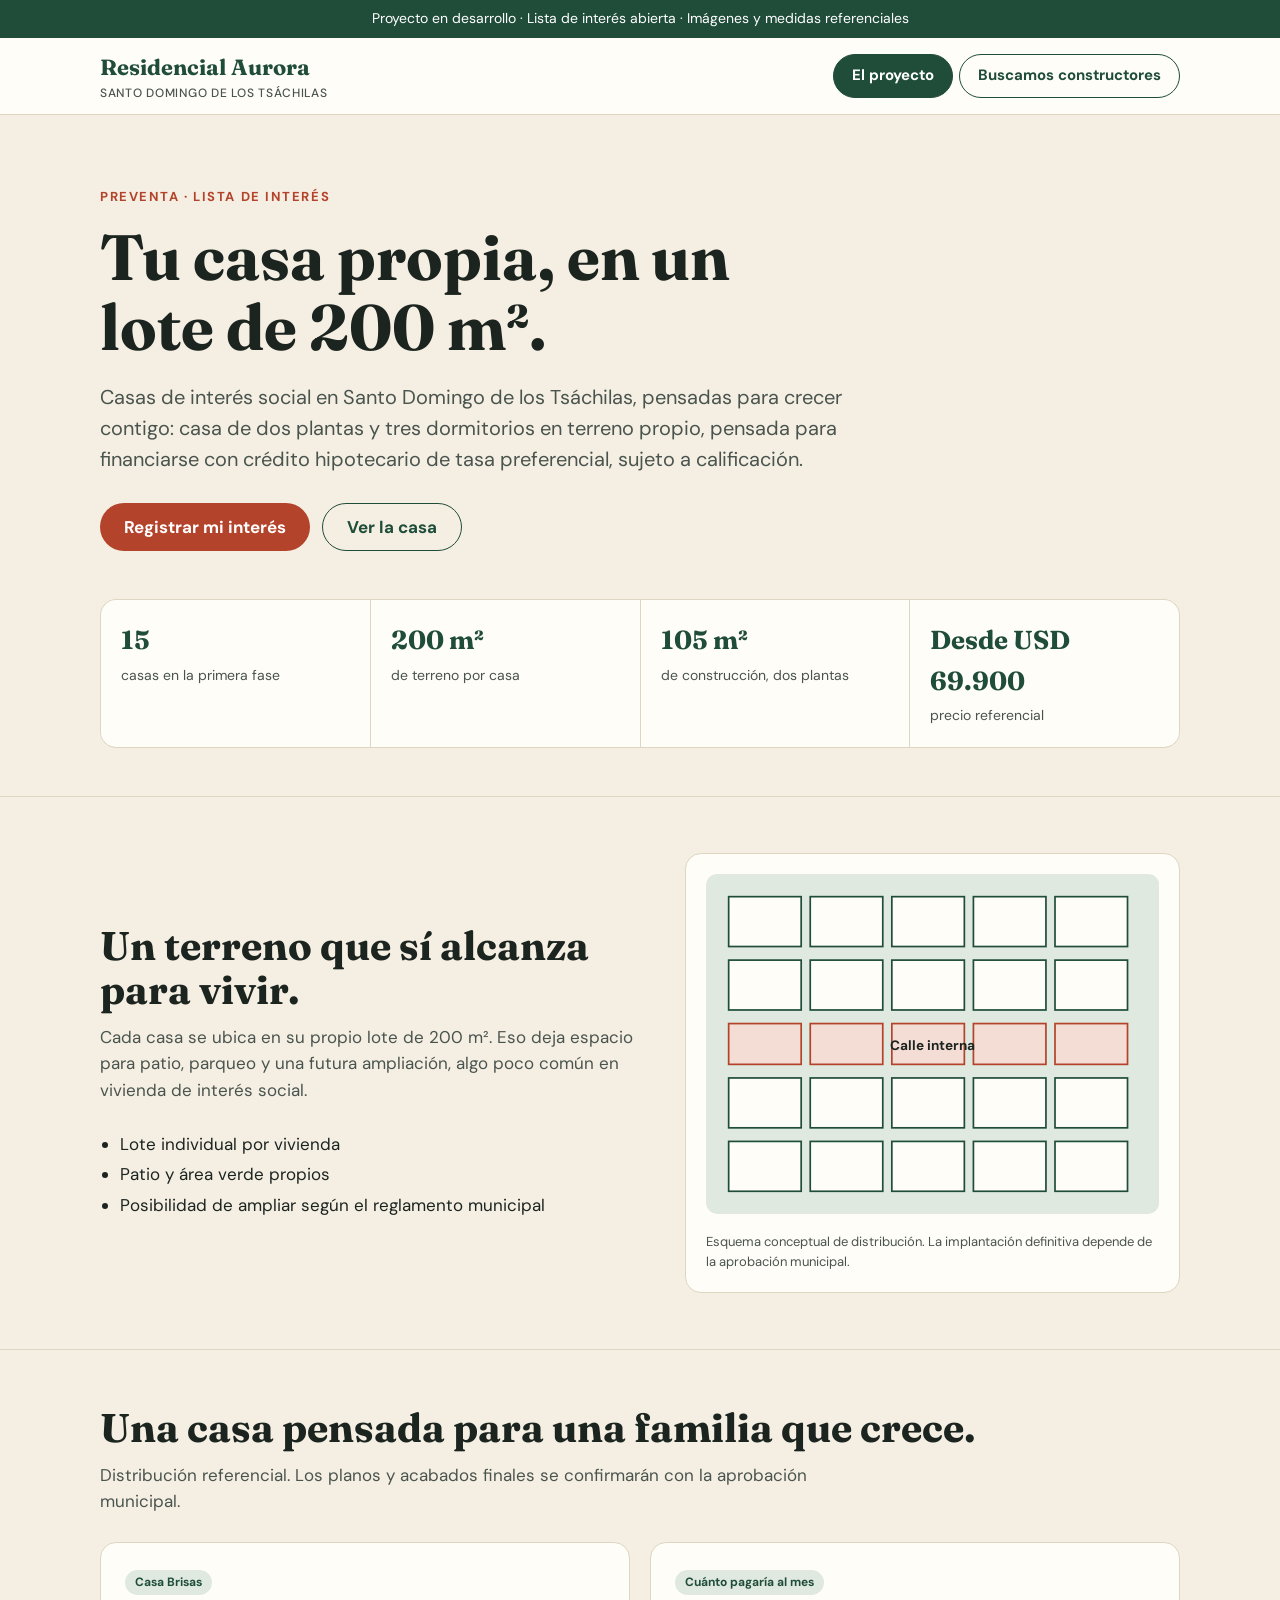
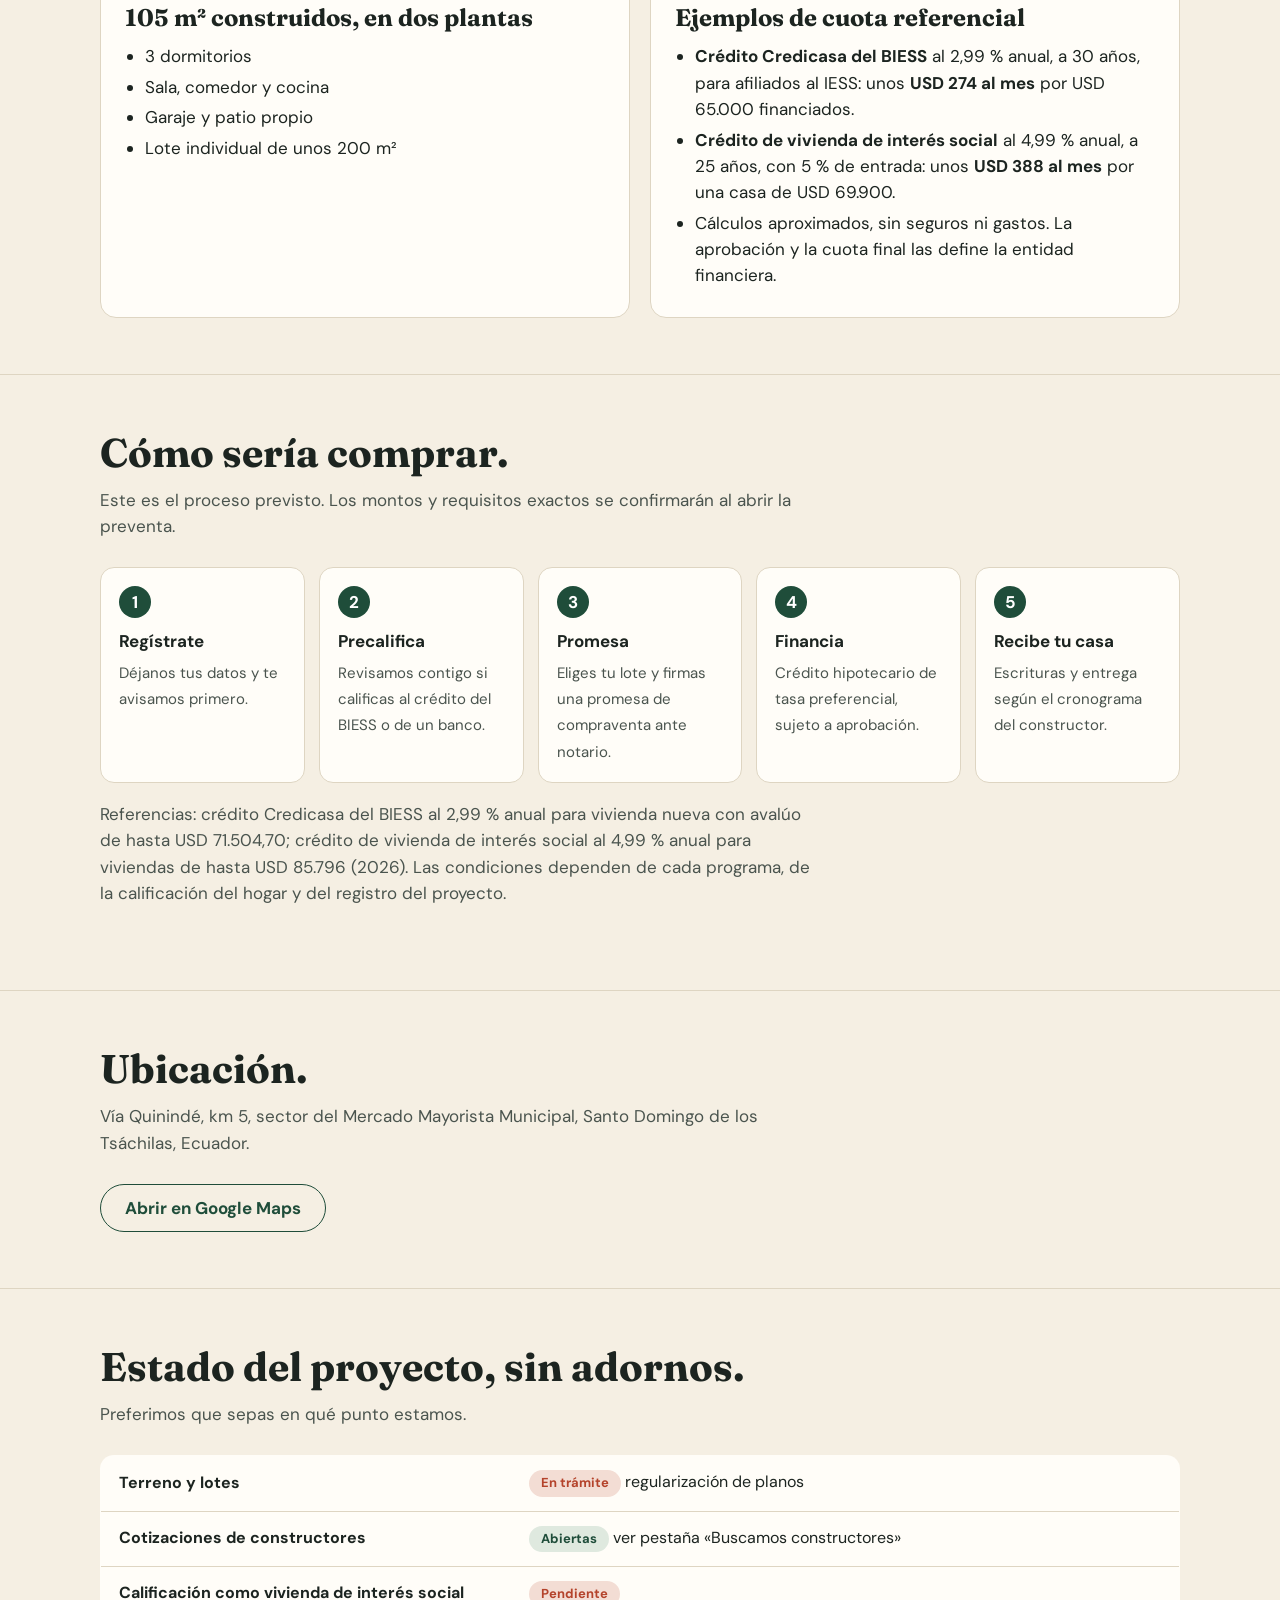
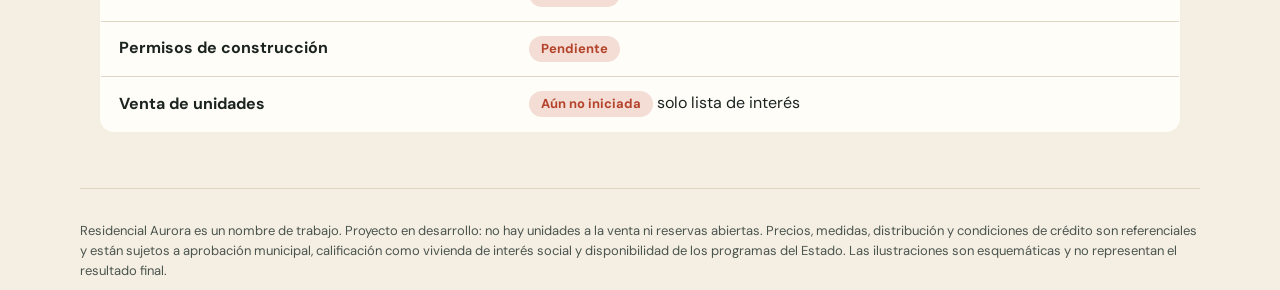
==== index.html @ 47be0e9a "Casa de 105 m² en dos plantas, 15 casas, desde USD 69.900 y créditos 2026 Co-Authored-By: Claude Opu" ====
<!doctype html>
<html lang="es">
<head>
<meta charset="utf-8">
<meta name="viewport" content="width=device-width, initial-scale=1">
<title>Residencial Aurora · Casas en Santo Domingo</title>
<meta name="description" content="Proyecto de casas de interés social sobre lotes de 200 m² en Santo Domingo de los Tsáchilas. Lista de interés abierta y búsqueda de constructores.">
<link rel="preconnect" href="https://fonts.googleapis.com">
<link rel="preconnect" href="https://fonts.gstatic.com" crossorigin>
<link href="https://fonts.googleapis.com/css2?family=Fraunces:opsz,wght@9..144,500;9..144,700&family=DM+Sans:wght@400;500;700&display=swap" rel="stylesheet">
<style>
:root{
  --ink:#1c2420; --ink2:#4a544e; --sand:#f5efe3; --paper:#fffdf8; --line:#ded5c2;
  --green:#1f4d3a; --green2:#2f6b52; --clay:#b4432b; --clayTint:#f3ddd4; --greenTint:#dfe9df;
}
@media (prefers-color-scheme: dark){
  :root{--ink:#f1ede3; --ink2:#c2c8c0; --sand:#141a17; --paper:#1b231f; --line:#33403a;
    --green:#8fcaa8; --green2:#a9d9bd; --clay:#f0a48f; --clayTint:#3a2620; --greenTint:#22322a;}
}
*{box-sizing:border-box}
html{scroll-behavior:smooth}
body{margin:0;background:var(--sand);color:var(--ink);font-family:'DM Sans',system-ui,sans-serif;line-height:1.55;font-size:17px}
h1,h2,h3{font-family:'Fraunces',Georgia,serif;font-weight:700;line-height:1.1;margin:0}
a{color:inherit}
.wrap{max-width:1120px;margin:0 auto;padding:0 20px}
.notice{background:var(--green);color:#fff;font-size:14px;text-align:center;padding:8px 16px}
@media (prefers-color-scheme: dark){.notice{color:#0f1a14}}
header.top{background:var(--paper);border-bottom:1px solid var(--line);position:sticky;top:0;z-index:5}
.bar{display:flex;align-items:center;justify-content:space-between;gap:16px;flex-wrap:wrap;padding:12px 20px;max-width:1120px;margin:0 auto}
.brand{font-family:'Fraunces',serif;font-weight:700;font-size:22px;color:var(--green);text-decoration:none}
.brand small{display:block;font-family:'DM Sans',sans-serif;font-size:12px;font-weight:500;color:var(--ink2);letter-spacing:.06em;text-transform:uppercase}
[role=tablist]{display:flex;gap:6px}
[role=tab]{font:inherit;font-weight:700;font-size:15px;min-height:44px;padding:0 18px;border-radius:999px;border:1.5px solid var(--green);background:transparent;color:var(--green);cursor:pointer}
[role=tab][aria-selected=true]{background:var(--green);color:#fff}
@media (prefers-color-scheme: dark){[role=tab][aria-selected=true]{color:#0f1a14}}
[role=tab]:focus-visible,.btn:focus-visible{outline:3px solid var(--clay);outline-offset:2px}
.btn{display:inline-flex;align-items:center;justify-content:center;min-height:48px;padding:0 24px;border-radius:999px;font-weight:700;text-decoration:none;background:var(--clay);color:#fff;border:0}
.btn.alt{background:transparent;color:var(--green);border:1.5px solid var(--green)}
@media (prefers-color-scheme: dark){.btn{color:#1a0f0b}}
.hero{padding:72px 0 48px}
.eyebrow{font-size:13px;font-weight:700;letter-spacing:.12em;text-transform:uppercase;color:var(--clay);margin-bottom:14px}
.hero h1{font-size:clamp(36px,6vw,64px);max-width:16ch}
.hero p.lead{font-size:20px;max-width:56ch;color:var(--ink2);margin:20px 0 28px}
.cta{display:flex;gap:12px;flex-wrap:wrap}
.facts{display:grid;grid-template-columns:repeat(4,minmax(0,1fr));gap:1px;background:var(--line);border:1px solid var(--line);border-radius:16px;overflow:hidden;margin-top:48px}
.facts div{background:var(--paper);padding:20px}
.facts b{display:block;font-family:'Fraunces',serif;font-size:26px;color:var(--green)}
.facts span{font-size:14px;color:var(--ink2)}
section.blk{padding:56px 0;border-top:1px solid var(--line)}
section.blk h2{font-size:clamp(28px,4vw,40px);margin-bottom:12px}
.sub{color:var(--ink2);max-width:60ch;margin:0 0 28px}
.two{display:grid;grid-template-columns:1.1fr 1fr;gap:40px;align-items:center}
.plan{background:var(--paper);border:1px solid var(--line);border-radius:16px;padding:20px}
.plan p{font-size:13px;color:var(--ink2);margin:10px 0 0}
.cards{display:grid;grid-template-columns:repeat(2,minmax(0,1fr));gap:20px}
.card{background:var(--paper);border:1px solid var(--line);border-radius:16px;padding:24px}
.card h3{font-size:24px;margin-bottom:6px}
.card ul,.list{margin:12px 0 0;padding-left:20px}
.card li,.list li{margin:4px 0}
.shot{display:block;width:100%;height:auto;border-radius:10px;margin-top:8px}
.cap{font-size:12px;color:var(--ink2);margin:6px 0 0}
.tag{display:inline-block;font-size:12px;font-weight:700;padding:3px 10px;border-radius:999px;background:var(--greenTint);color:var(--green);margin-bottom:10px}
.steps{display:grid;grid-template-columns:repeat(5,minmax(0,1fr));gap:14px;counter-reset:s;padding:0;list-style:none;margin:0}
.steps li{counter-increment:s;background:var(--paper);border:1px solid var(--line);border-radius:14px;padding:18px}
.steps li::before{content:counter(s);display:flex;align-items:center;justify-content:center;width:32px;height:32px;border-radius:50%;background:var(--green);color:#fff;font-weight:700;margin-bottom:10px}
@media (prefers-color-scheme: dark){.steps li::before{color:#0f1a14}}
.steps b{display:block;margin-bottom:4px}
.steps span{font-size:15px;color:var(--ink2)}
.status{width:100%;border-collapse:collapse;background:var(--paper);border:1px solid var(--line);border-radius:14px;overflow:hidden}
.status th,.status td{text-align:left;padding:14px 18px;border-bottom:1px solid var(--line);font-size:16px}
.status th{font-weight:700;width:38%}
.pill{display:inline-block;font-size:13px;font-weight:700;padding:3px 12px;border-radius:999px}
.pill.go{background:var(--greenTint);color:var(--green)}
.pill.wait{background:var(--clayTint);color:var(--clay)}
.build-hero{background:var(--green);color:#fff;padding:64px 0}
@media (prefers-color-scheme: dark){.build-hero{color:#0f1a14}}
.build-hero h1{font-size:clamp(34px,5.5vw,56px);max-width:18ch}
.build-hero p{font-size:19px;max-width:58ch;margin:18px 0 26px;opacity:.92}
.build-hero .btn{background:#fff;color:var(--green)}
@media (prefers-color-scheme: dark){.build-hero .btn{background:#0f1a14;color:var(--green)}}
.disc{font-size:13px;color:var(--ink2);padding:32px 0 48px;border-top:1px solid var(--line)}
footer .wrap{padding-bottom:8px}
[hidden]{display:none!important}
@media (max-width:820px){
  .facts{grid-template-columns:repeat(2,minmax(0,1fr))}
  .two,.cards{grid-template-columns:1fr}
  .steps{grid-template-columns:1fr}
  .hero{padding-top:44px}
}
</style>
</head>
<body>
<div class="notice">Proyecto en desarrollo · Lista de interés abierta · Imágenes y medidas referenciales</div>
<header class="top">
  <div class="bar">
    <a class="brand" href="#proyecto">Residencial Aurora<small>Santo Domingo de los Tsáchilas</small></a>
    <div role="tablist" aria-label="Secciones">
      <button role="tab" id="tab-proyecto" aria-selected="true" aria-controls="panel-proyecto">El proyecto</button>
      <button role="tab" id="tab-constructores" aria-selected="false" aria-controls="panel-constructores">Buscamos constructores</button>
    </div>
  </div>
</header>

<main>
<div role="tabpanel" id="panel-proyecto" aria-labelledby="tab-proyecto">
  <div class="wrap">
    <div class="hero">
      <div class="eyebrow">Preventa · lista de interés</div>
      <h1>Tu casa propia, en un lote de 200&nbsp;m².</h1>
      <p class="lead">Casas de interés social en Santo Domingo de los Tsáchilas, pensadas para crecer contigo: casa de dos plantas y tres dormitorios en terreno propio, pensada para financiarse con crédito hipotecario de tasa preferencial, sujeto a calificación.</p>
      <div class="cta">
        <a class="btn" href="mailto:info@neytorres.com?subject=Quiero%20informaci%C3%B3n%20-%20Residencial%20Aurora">Registrar mi interés</a>
        <a class="btn alt" href="#modelos">Ver la casa</a>
      </div>
      <div class="facts">
        <div><b>15</b><span>casas en la primera fase</span></div>
        <div><b>200 m²</b><span>de terreno por casa</span></div>
        <div><b>105 m²</b><span>de construcción, dos plantas</span></div>
        <div><b>Desde USD 69.900</b><span>precio referencial</span></div>
      </div>
    </div>
  </div>

  <section class="blk" id="terreno">
    <div class="wrap two">
      <div>
        <h2>Un terreno que sí alcanza para vivir.</h2>
        <p class="sub">Cada casa se ubica en su propio lote de 200&nbsp;m². Eso deja espacio para patio, parqueo y una futura ampliación, algo poco común en vivienda de interés social.</p>
        <ul class="list">
          <li>Lote individual por vivienda</li>
          <li>Patio y área verde propios</li>
          <li>Posibilidad de ampliar según el reglamento municipal</li>
        </ul>
      </div>
      <div class="plan">
        <svg viewBox="0 0 400 300" role="img" aria-label="Esquema conceptual de lotes a ambos lados de una calle interna">
          <rect x="0" y="0" width="400" height="300" rx="10" fill="#dfe9df"/>
          <g fill="#fffdf8" stroke="#1f4d3a" stroke-width="1.5">
            <rect x="20" y="20" width="64" height="44"/><rect x="92" y="20" width="64" height="44"/><rect x="164" y="20" width="64" height="44"/><rect x="236" y="20" width="64" height="44"/><rect x="308" y="20" width="64" height="44"/>
            <rect x="20" y="76" width="64" height="44"/><rect x="92" y="76" width="64" height="44"/><rect x="164" y="76" width="64" height="44"/><rect x="236" y="76" width="64" height="44"/><rect x="308" y="76" width="64" height="44"/>
            <rect x="20" y="180" width="64" height="44"/><rect x="92" y="180" width="64" height="44"/><rect x="164" y="180" width="64" height="44"/><rect x="236" y="180" width="64" height="44"/><rect x="308" y="180" width="64" height="44"/>
            <rect x="20" y="236" width="64" height="44"/><rect x="92" y="236" width="64" height="44"/><rect x="164" y="236" width="64" height="44"/><rect x="236" y="236" width="64" height="44"/><rect x="308" y="236" width="64" height="44"/>
          </g>
          <g fill="#f3ddd4" stroke="#b4432b" stroke-width="1.5">
            <rect x="20" y="132" width="64" height="36"/><rect x="92" y="132" width="64" height="36"/><rect x="164" y="132" width="64" height="36"/><rect x="236" y="132" width="64" height="36"/><rect x="308" y="132" width="64" height="36"/>
          </g>
          <text x="200" y="155" text-anchor="middle" font-family="DM Sans, sans-serif" font-size="12" font-weight="700" fill="#1c2420">Calle interna</text>
        </svg>
        <p>Esquema conceptual de distribución. La implantación definitiva depende de la aprobación municipal.</p>
      </div>
    </div>
  </section>

  <section class="blk" id="modelos">
    <div class="wrap">
      <h2>Una casa pensada para una familia que crece.</h2>
      <p class="sub">Distribución referencial. Los planos y acabados finales se confirmarán con la aprobación municipal.</p>
      <div class="cards">
        <article class="card">
          <span class="tag">Casa Brisas</span>
          <h3>105 m² construidos, en dos plantas</h3>
          <ul>
            <li>3 dormitorios</li>
            <li>Sala, comedor y cocina</li>
            <li>Garaje y patio propio</li>
            <li>Lote individual de unos 200&nbsp;m²</li>
          </ul>
        </article>
        <article class="card">
          <span class="tag">Cuánto pagaría al mes</span>
          <h3>Ejemplos de cuota referencial</h3>
          <ul>
            <li><b>Crédito Credicasa del BIESS</b> al 2,99&nbsp;% anual, a 30 años, para afiliados al IESS: unos <b>USD 274 al mes</b> por USD 65.000 financiados.</li>
            <li><b>Crédito de vivienda de interés social</b> al 4,99&nbsp;% anual, a 25 años, con 5&nbsp;% de entrada: unos <b>USD 388 al mes</b> por una casa de USD 69.900.</li>
            <li>Cálculos aproximados, sin seguros ni gastos. La aprobación y la cuota final las define la entidad financiera.</li>
          </ul>
        </article>
      </div>
    </div>
  </section>

  <section class="blk" id="comprar">
    <div class="wrap">
      <h2>Cómo sería comprar.</h2>
      <p class="sub">Este es el proceso previsto. Los montos y requisitos exactos se confirmarán al abrir la preventa.</p>
      <ol class="steps">
        <li><b>Regístrate</b><span>Déjanos tus datos y te avisamos primero.</span></li>
        <li><b>Precalifica</b><span>Revisamos contigo si calificas al crédito del BIESS o de un banco.</span></li>
        <li><b>Promesa</b><span>Eliges tu lote y firmas una promesa de compraventa ante notario.</span></li>
        <li><b>Financia</b><span>Crédito hipotecario de tasa preferencial, sujeto a aprobación.</span></li>
        <li><b>Recibe tu casa</b><span>Escrituras y entrega según el cronograma del constructor.</span></li>
      </ol>
      <p class="sub" style="margin-top:18px">Referencias: crédito Credicasa del BIESS al 2,99&nbsp;% anual para vivienda nueva con avalúo de hasta USD 71.504,70; crédito de vivienda de interés social al 4,99&nbsp;% anual para viviendas de hasta USD 85.796 (2026). Las condiciones dependen de cada programa, de la calificación del hogar y del registro del proyecto.</p>
    </div>
  </section>

  <section class="blk" id="ubicacion">
    <div class="wrap">
      <h2>Ubicación.</h2>
      <p class="sub">Vía Quinindé, km 5, sector del Mercado Mayorista Municipal, Santo Domingo de los Tsáchilas, Ecuador.</p>
      <a class="btn alt" href="https://www.google.com/maps/search/?api=1&query=-0.2100768,-79.1777728" rel="noopener">Abrir en Google Maps</a>
    </div>
  </section>

  <section class="blk" id="estado">
    <div class="wrap">
      <h2>Estado del proyecto, sin adornos.</h2>
      <p class="sub">Preferimos que sepas en qué punto estamos.</p>
      <table class="status">
        <tbody>
          <tr><th scope="row">Terreno y lotes</th><td><span class="pill wait">En trámite</span> regularización de planos</td></tr>
          <tr><th scope="row">Cotizaciones de constructores</th><td><span class="pill go">Abiertas</span> ver pestaña «Buscamos constructores»</td></tr>
          <tr><th scope="row">Calificación como vivienda de interés social</th><td><span class="pill wait">Pendiente</span></td></tr>
          <tr><th scope="row">Permisos de construcción</th><td><span class="pill wait">Pendiente</span></td></tr>
          <tr><th scope="row">Venta de unidades</th><td><span class="pill wait">Aún no iniciada</span> solo lista de interés</td></tr>
        </tbody>
      </table>
    </div>
  </section>
</div>

<div role="tabpanel" id="panel-constructores" aria-labelledby="tab-constructores" hidden>
  <div class="build-hero">
    <div class="wrap">
      <div class="eyebrow" style="color:inherit;opacity:.8">Convocatoria abierta</div>
      <h1>Buscamos constructores para cotizar el proyecto.</h1>
      <p>15 casas de dos plantas y unos 105&nbsp;m² en lotes de 200&nbsp;m², en Santo Domingo de los Tsáchilas. Queremos comparar costo por metro cuadrado y plazo entre varios constructores antes de decidir.</p>
      <a class="btn" href="mailto:info@neytorres.com?subject=Cotizaci%C3%B3n%20-%20Residencial%20Aurora&body=Empresa%3A%0ARegistro%20de%20promotor%20SIIDUVI%3A%0AContacto%3A">Enviar mi cotización</a>
    </div>
  </div>

  <section class="blk" style="border-top:0">
    <div class="wrap two" style="align-items:start">
      <div>
        <h2>Qué necesitamos en su cotización.</h2>
        <ul class="list">
          <li>Costo por m² construido y precio total por casa terminada, para una casa de dos plantas, 3 dormitorios y unos 105&nbsp;m²</li>
          <li>Plazo en meses hasta la primera entrega y ritmo de entrega del resto</li>
          <li>Esquema de pago propuesto (avance de obra u otro)</li>
          <li>Especificaciones y acabados incluidos</li>
          <li>Obras de vivienda de interés social entregadas, con referencias verificables</li>
          <li>Puede cotizar las 15 casas o solo una tanda de 3 o de 6</li>
        </ul>
      </div>
      <div>
        <h2>Requisitos para participar.</h2>
        <ul class="list">
          <li>Registro de promotor inmobiliario vigente o en trámite en SIIDUVI</li>
          <li>Certificados de no adeudar al SRI, IESS y SERCOP</li>
          <li>Disposición para ajustarse a los requisitos de calificación de vivienda de interés social</li>
          <li>Experiencia comprobable en construcción de vivienda en serie</li>
        </ul>
      </div>
    </div>
  </section>

  <section class="blk">
    <div class="wrap">
      <h2>Cómo sigue el proceso.</h2>
      <ol class="steps">
        <li><b>Nos escribe</b><span>Una cotización preliminar basta para empezar.</span></li>
        <li><b>Bases técnicas</b><span>Le compartimos los datos del lote y de los modelos.</span></li>
        <li><b>Comparativo</b><span>Ordenamos las propuestas por costo, plazo y solvencia.</span></li>
        <li><b>Entrevista</b><span>Conversamos con los finalistas.</span></li>
        <li><b>Decisión</b><span>Elegimos con criterios claros y los comunicamos a todos.</span></li>
      </ol>
      <p class="sub" style="margin-top:18px">Recibimos propuestas de forma continua. Enviar una cotización no genera obligación para ninguna de las partes.</p>
      <div class="cta"><a class="btn" href="mailto:info@neytorres.com?subject=Cotizaci%C3%B3n%20-%20Residencial%20Aurora">Escribirnos</a></div>
    </div>
  </section>
</div>
</main>

<footer>
  <div class="wrap disc">
    Residencial Aurora es un nombre de trabajo. Proyecto en desarrollo: no hay unidades a la venta ni reservas abiertas. Precios, medidas, distribución y condiciones de crédito son referenciales y están sujetos a aprobación municipal, calificación como vivienda de interés social y disponibilidad de los programas del Estado. Las ilustraciones son esquemáticas y no representan el resultado final.
  </div>
</footer>

<script>
(function(){
  var tabs=[].slice.call(document.querySelectorAll('[role=tab]'));
  function show(id){
    tabs.forEach(function(t){
      var on=t.id==='tab-'+id;
      t.setAttribute('aria-selected',on?'true':'false');
      document.getElementById(t.getAttribute('aria-controls')).hidden=!on;
    });
    window.scrollTo(0,0);
  }
  tabs.forEach(function(t){t.addEventListener('click',function(){
    var id=t.id.replace('tab-','');
    show(id);
    try{history.replaceState(null,'','#'+id)}catch(e){}
  });});
  if(location.hash==='#constructores'){show('constructores')}
})();
</script>
</body>
</html>
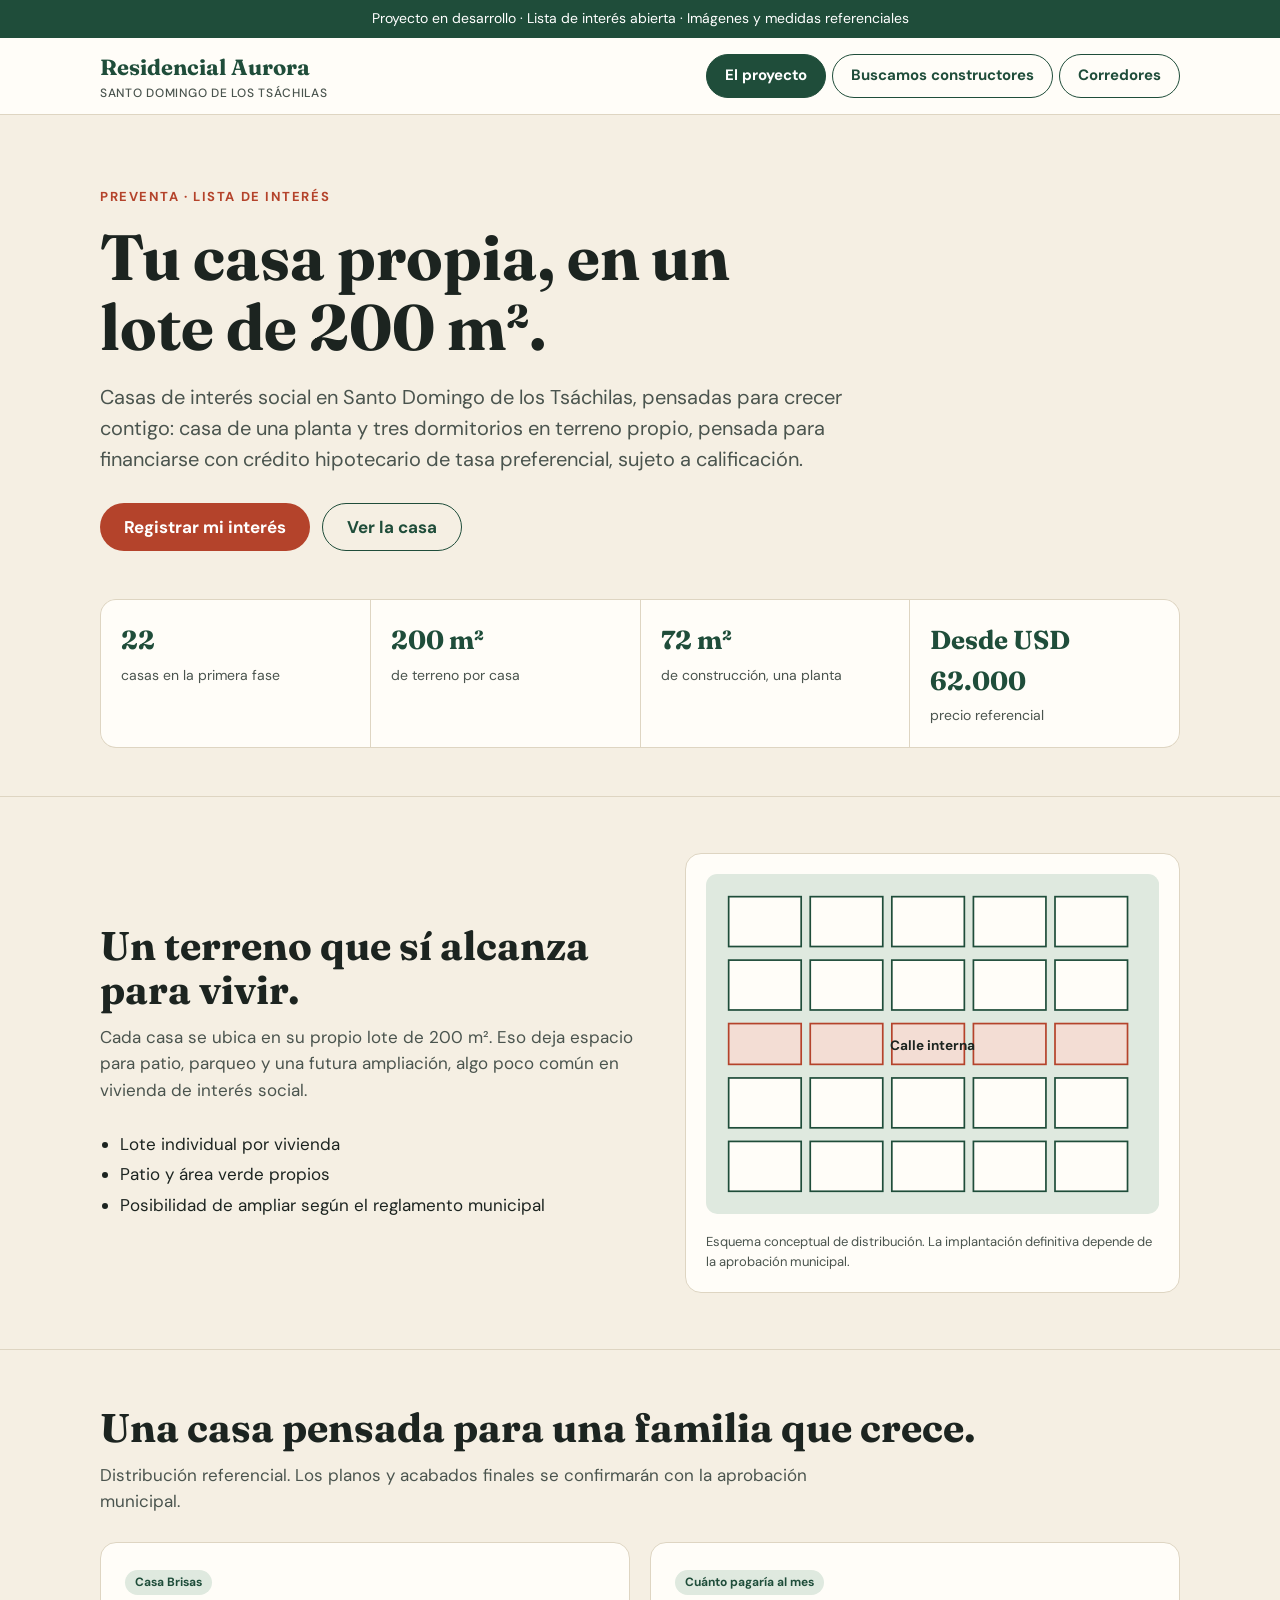
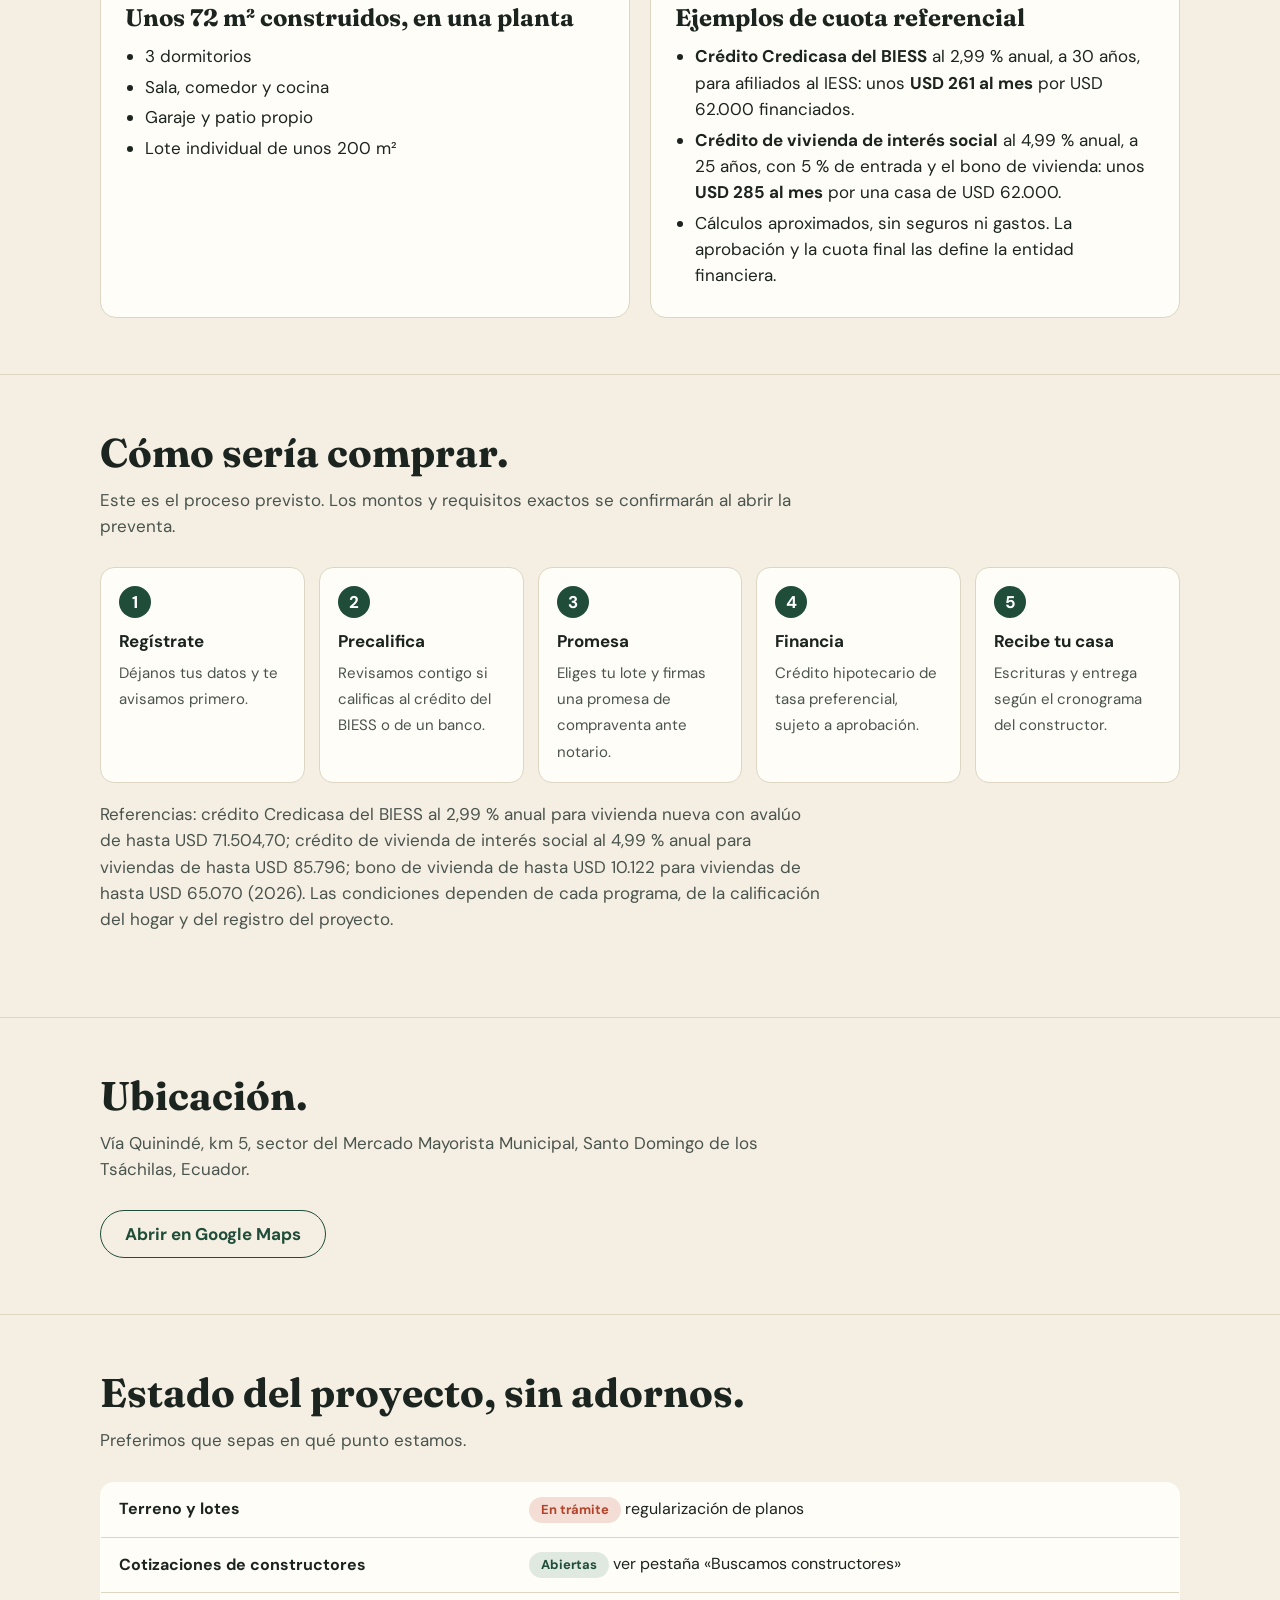
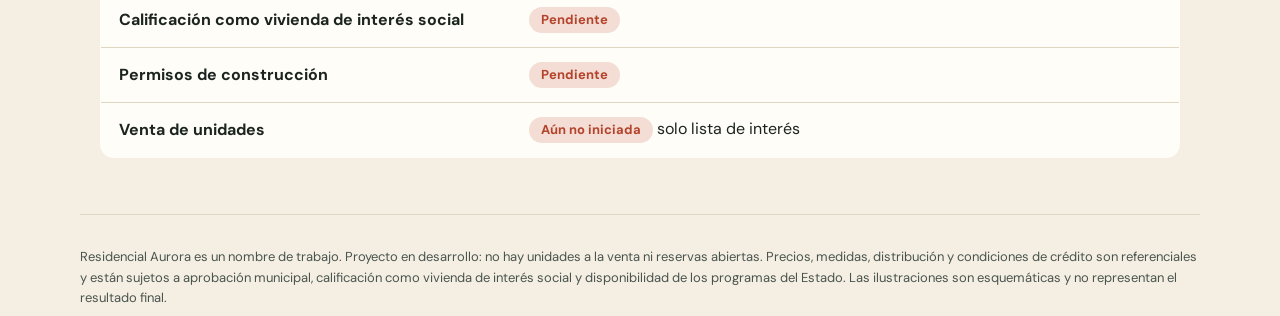
==== commit aa0619b3: "Casa de una planta (22 casas, desde USD 62.000) y pestaña de corredores Co-Authored-By: Claude Opus " ====
--- a/index.html
+++ b/index.html
@@ -97,6 +97,7 @@
     <div role="tablist" aria-label="Secciones">
       <button role="tab" id="tab-proyecto" aria-selected="true" aria-controls="panel-proyecto">El proyecto</button>
       <button role="tab" id="tab-constructores" aria-selected="false" aria-controls="panel-constructores">Buscamos constructores</button>
+      <button role="tab" id="tab-corredores" aria-selected="false" aria-controls="panel-corredores">Corredores</button>
     </div>
   </div>
 </header>
@@ -107,16 +108,16 @@
     <div class="hero">
       <div class="eyebrow">Preventa · lista de interés</div>
       <h1>Tu casa propia, en un lote de 200&nbsp;m².</h1>
-      <p class="lead">Casas de interés social en Santo Domingo de los Tsáchilas, pensadas para crecer contigo: casa de dos plantas y tres dormitorios en terreno propio, pensada para financiarse con crédito hipotecario de tasa preferencial, sujeto a calificación.</p>
+      <p class="lead">Casas de interés social en Santo Domingo de los Tsáchilas, pensadas para crecer contigo: casa de una planta y tres dormitorios en terreno propio, pensada para financiarse con crédito hipotecario de tasa preferencial, sujeto a calificación.</p>
       <div class="cta">
         <a class="btn" href="mailto:info@neytorres.com?subject=Quiero%20informaci%C3%B3n%20-%20Residencial%20Aurora">Registrar mi interés</a>
         <a class="btn alt" href="#modelos">Ver la casa</a>
       </div>
       <div class="facts">
-        <div><b>15</b><span>casas en la primera fase</span></div>
+        <div><b>22</b><span>casas en la primera fase</span></div>
         <div><b>200 m²</b><span>de terreno por casa</span></div>
-        <div><b>105 m²</b><span>de construcción, dos plantas</span></div>
-        <div><b>Desde USD 69.900</b><span>precio referencial</span></div>
+        <div><b>72 m²</b><span>de construcción, una planta</span></div>
+        <div><b>Desde USD 62.000</b><span>precio referencial</span></div>
       </div>
     </div>
   </div>
@@ -158,7 +159,7 @@
       <div class="cards">
         <article class="card">
           <span class="tag">Casa Brisas</span>
-          <h3>105 m² construidos, en dos plantas</h3>
+          <h3>Unos 72 m² construidos, en una planta</h3>
           <ul>
             <li>3 dormitorios</li>
             <li>Sala, comedor y cocina</li>
@@ -170,8 +171,8 @@
           <span class="tag">Cuánto pagaría al mes</span>
           <h3>Ejemplos de cuota referencial</h3>
           <ul>
-            <li><b>Crédito Credicasa del BIESS</b> al 2,99&nbsp;% anual, a 30 años, para afiliados al IESS: unos <b>USD 274 al mes</b> por USD 65.000 financiados.</li>
-            <li><b>Crédito de vivienda de interés social</b> al 4,99&nbsp;% anual, a 25 años, con 5&nbsp;% de entrada: unos <b>USD 388 al mes</b> por una casa de USD 69.900.</li>
+            <li><b>Crédito Credicasa del BIESS</b> al 2,99&nbsp;% anual, a 30 años, para afiliados al IESS: unos <b>USD 261 al mes</b> por USD 62.000 financiados.</li>
+            <li><b>Crédito de vivienda de interés social</b> al 4,99&nbsp;% anual, a 25 años, con 5&nbsp;% de entrada y el bono de vivienda: unos <b>USD 285 al mes</b> por una casa de USD 62.000.</li>
             <li>Cálculos aproximados, sin seguros ni gastos. La aprobación y la cuota final las define la entidad financiera.</li>
           </ul>
         </article>
@@ -190,7 +191,7 @@
         <li><b>Financia</b><span>Crédito hipotecario de tasa preferencial, sujeto a aprobación.</span></li>
         <li><b>Recibe tu casa</b><span>Escrituras y entrega según el cronograma del constructor.</span></li>
       </ol>
-      <p class="sub" style="margin-top:18px">Referencias: crédito Credicasa del BIESS al 2,99&nbsp;% anual para vivienda nueva con avalúo de hasta USD 71.504,70; crédito de vivienda de interés social al 4,99&nbsp;% anual para viviendas de hasta USD 85.796 (2026). Las condiciones dependen de cada programa, de la calificación del hogar y del registro del proyecto.</p>
+      <p class="sub" style="margin-top:18px">Referencias: crédito Credicasa del BIESS al 2,99&nbsp;% anual para vivienda nueva con avalúo de hasta USD 71.504,70; crédito de vivienda de interés social al 4,99&nbsp;% anual para viviendas de hasta USD 85.796; bono de vivienda de hasta USD 10.122 para viviendas de hasta USD 65.070 (2026). Las condiciones dependen de cada programa, de la calificación del hogar y del registro del proyecto.</p>
     </div>
   </section>
 
@@ -224,7 +225,7 @@
     <div class="wrap">
       <div class="eyebrow" style="color:inherit;opacity:.8">Convocatoria abierta</div>
       <h1>Buscamos constructores para cotizar el proyecto.</h1>
-      <p>15 casas de dos plantas y unos 105&nbsp;m² en lotes de 200&nbsp;m², en Santo Domingo de los Tsáchilas. Queremos comparar costo por metro cuadrado y plazo entre varios constructores antes de decidir.</p>
+      <p>22 casas de una planta y unos 72&nbsp;m² en lotes de 200&nbsp;m², en Santo Domingo de los Tsáchilas. Queremos comparar costo por metro cuadrado y plazo entre varios constructores antes de decidir.</p>
       <a class="btn" href="mailto:info@neytorres.com?subject=Cotizaci%C3%B3n%20-%20Residencial%20Aurora&body=Empresa%3A%0ARegistro%20de%20promotor%20SIIDUVI%3A%0AContacto%3A">Enviar mi cotización</a>
     </div>
   </div>
@@ -234,12 +235,12 @@
       <div>
         <h2>Qué necesitamos en su cotización.</h2>
         <ul class="list">
-          <li>Costo por m² construido y precio total por casa terminada, para una casa de dos plantas, 3 dormitorios y unos 105&nbsp;m²</li>
+          <li>Costo por m² construido y precio total por casa terminada, para una casa de una planta, 3 dormitorios y unos 72&nbsp;m²</li>
           <li>Plazo en meses hasta la primera entrega y ritmo de entrega del resto</li>
           <li>Esquema de pago propuesto (avance de obra u otro)</li>
           <li>Especificaciones y acabados incluidos</li>
           <li>Obras de vivienda de interés social entregadas, con referencias verificables</li>
-          <li>Puede cotizar las 15 casas o solo una tanda de 3 o de 6</li>
+          <li>Puede cotizar las 22 casas o solo un grupo de 4 o de 6</li>
         </ul>
       </div>
       <div>
@@ -266,6 +267,39 @@
       </ol>
       <p class="sub" style="margin-top:18px">Recibimos propuestas de forma continua. Enviar una cotización no genera obligación para ninguna de las partes.</p>
       <div class="cta"><a class="btn" href="mailto:info@neytorres.com?subject=Cotizaci%C3%B3n%20-%20Residencial%20Aurora">Escribirnos</a></div>
+    </div>
+  </section>
+</div>
+<div role="tabpanel" id="panel-corredores" aria-labelledby="tab-corredores" hidden>
+  <div class="build-hero">
+    <div class="wrap">
+      <div class="eyebrow" style="color:inherit;opacity:.8">Red de corredores</div>
+      <h1>¿Vende vivienda en Santo Domingo? Sumemos fuerzas.</h1>
+      <p>22 casas de una planta desde USD 62.000, pensadas para el crédito del BIESS al 2,99&nbsp;% y el bono de vivienda. Buscamos corredores con licencia y referidores de la zona.</p>
+      <a class="btn" href="mailto:info@neytorres.com?subject=Corredor%20-%20Residencial%20Aurora&body=Nombre%3A%0ALicencia%20de%20corredor%3A%0AZona%3A%0AWhatsApp%3A">Quiero vender este proyecto</a>
+    </div>
+  </div>
+  <section class="blk" style="border-top:0">
+    <div class="wrap two" style="align-items:start">
+      <div>
+        <h2>Cómo trabajamos.</h2>
+        <ul class="list">
+          <li>Sin exclusividad: varios corredores pueden ofrecer el proyecto</li>
+          <li>Comisión al escriturar, contra factura, por cada comprador que usted registró primero</li>
+          <li>Registro de clientes por escrito antes de la primera visita</li>
+          <li>Fichas, precios y requisitos de crédito oficiales para todos</li>
+          <li>Los compradores pagan directamente a la propietaria; el corredor no recibe dinero</li>
+          <li>Diferencias, primero a mediación</li>
+        </ul>
+      </div>
+      <div>
+        <h2>A quién buscamos.</h2>
+        <ul class="list">
+          <li>Corredores con licencia vigente de la asociación de su provincia</li>
+          <li>Asesores de crédito que conozcan el BIESS y los bancos con tasa de interés social</li>
+          <li>Personas de la zona que quieran recomendar compradores, con un pago fijo por venta cerrada</li>
+        </ul>
+      </div>
     </div>
   </section>
 </div>
@@ -294,6 +328,7 @@
     try{history.replaceState(null,'','#'+id)}catch(e){}
   });});
   if(location.hash==='#constructores'){show('constructores')}
+  if(location.hash==='#corredores'){show('corredores')}
 })();
 </script>
 </body>
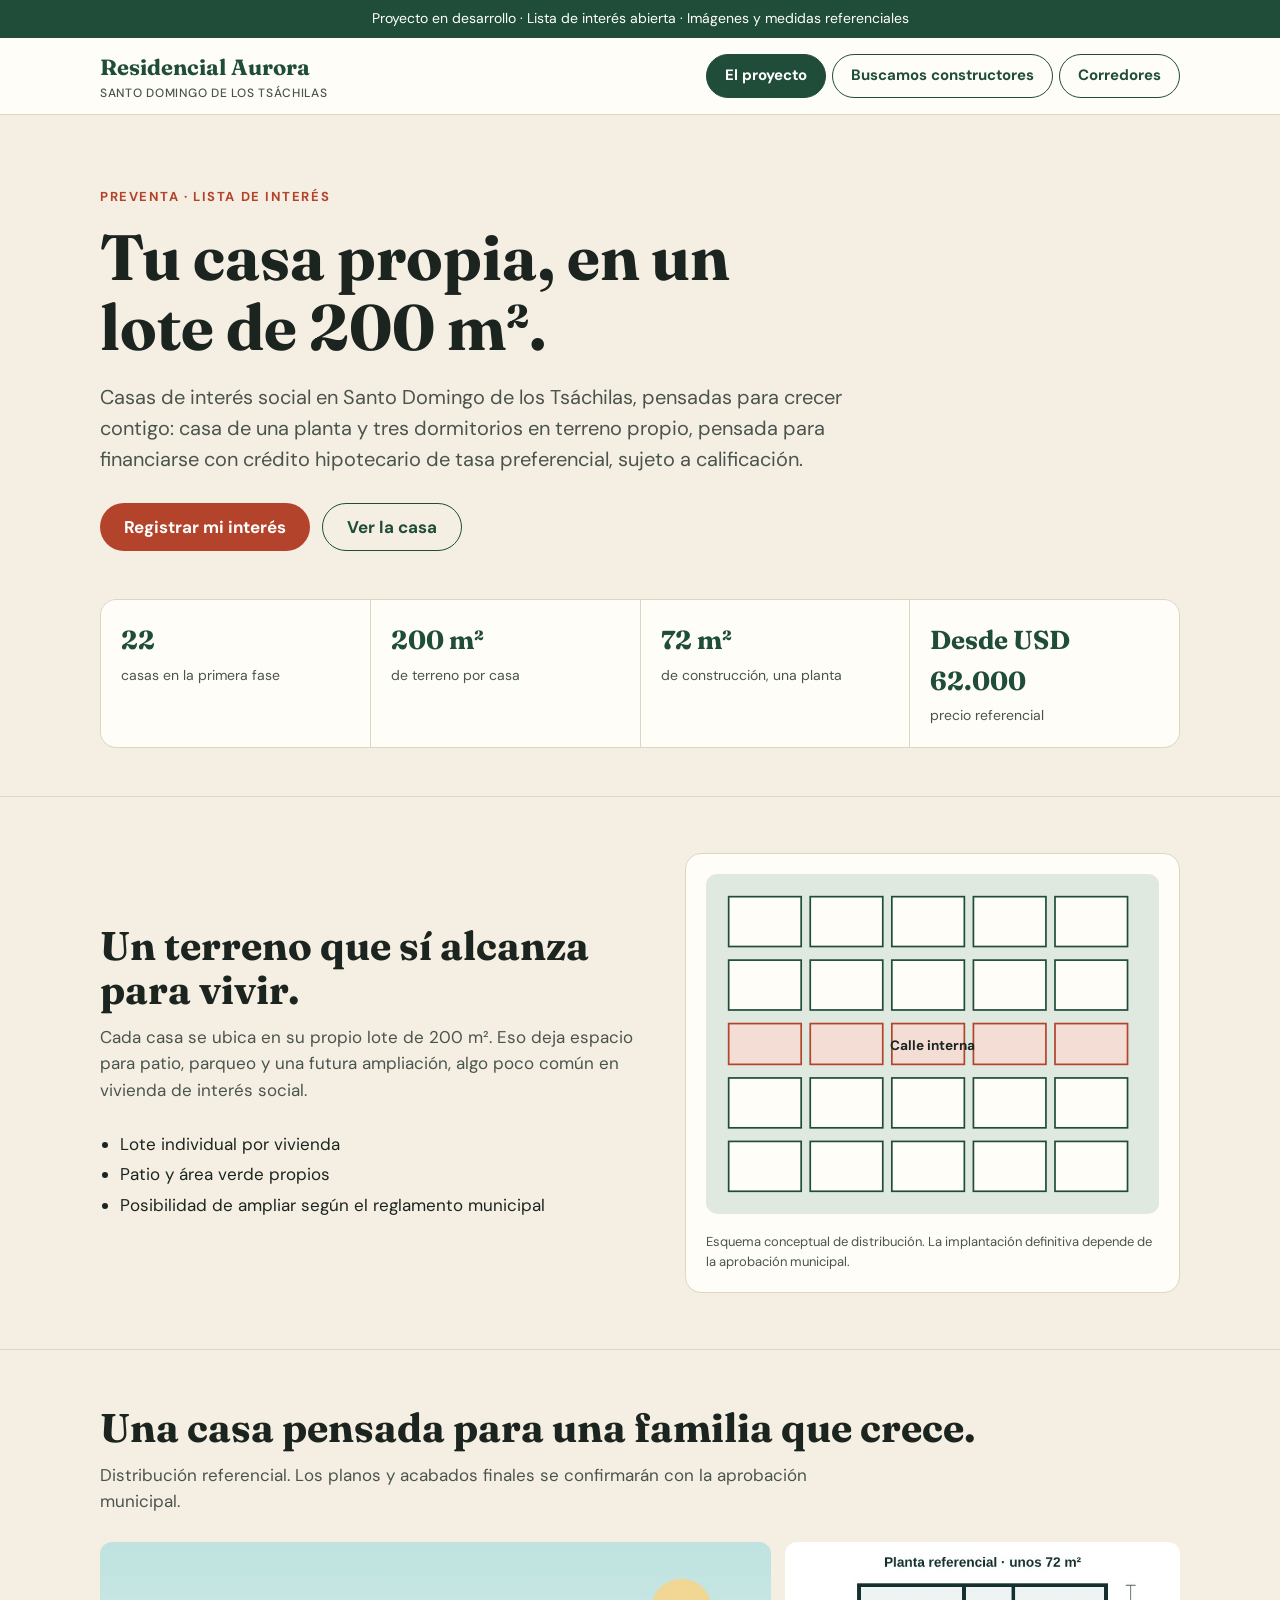
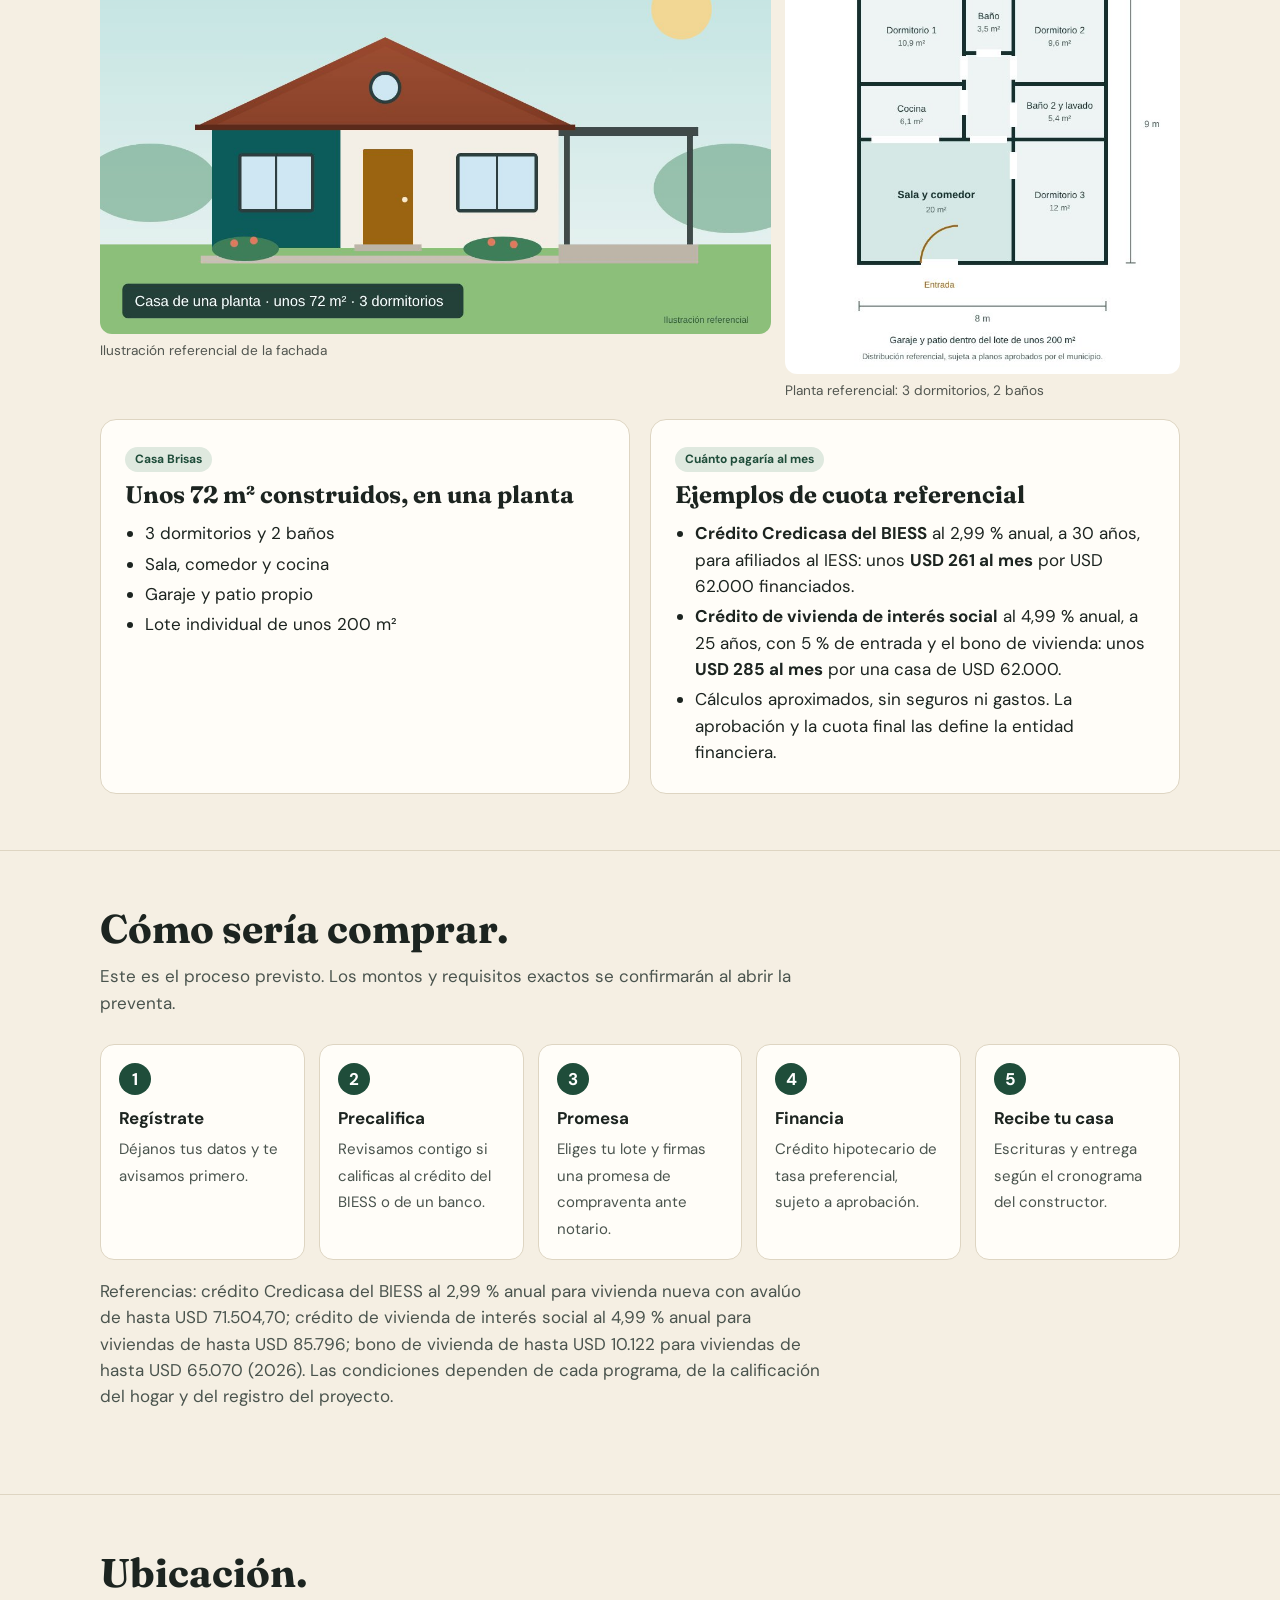
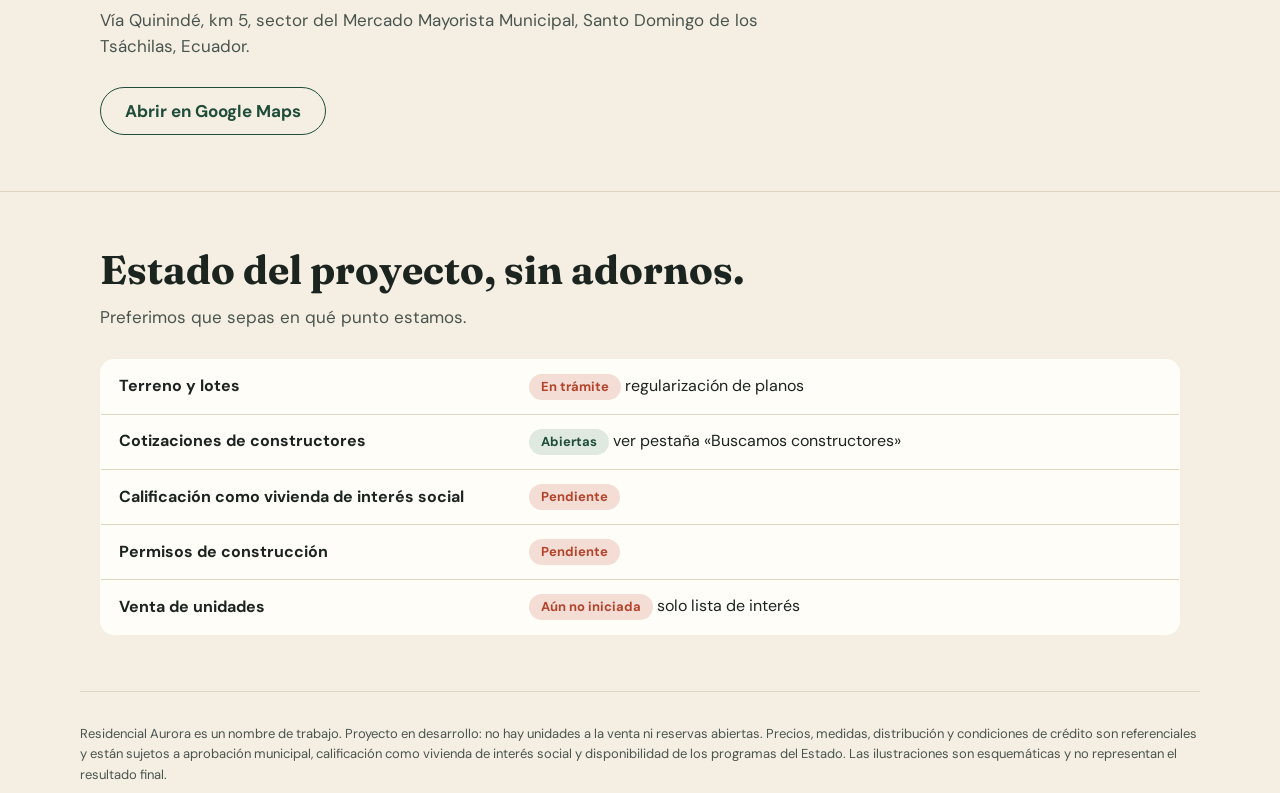
==== commit 44f36d68: "Ilustración y planta referencial de la casa de una planta Co-Authored-By: Claude Opus 5.5 <noreply@a" ====
--- a/index.html
+++ b/index.html
@@ -87,6 +87,7 @@
   .steps{grid-template-columns:1fr}
   .hero{padding-top:44px}
 }
+.fotos-casa{display:grid;grid-template-columns:1.7fr 1fr;gap:14px;margin:18px 0}.fotos-casa figure{margin:0}.fotos-casa img{width:100%;height:auto;border-radius:12px;display:block;background:#fff}.fotos-casa figcaption{font-size:.85rem;opacity:.75;margin-top:6px}@media(max-width:700px){.fotos-casa{grid-template-columns:1fr}}
 </style>
 </head>
 <body>
@@ -156,12 +157,16 @@
     <div class="wrap">
       <h2>Una casa pensada para una familia que crece.</h2>
       <p class="sub">Distribución referencial. Los planos y acabados finales se confirmarán con la aprobación municipal.</p>
+      <div class="fotos-casa">
+        <figure><img src="img/casa-un-piso.jpg" alt="Ilustración de la casa de una planta, con techo a dos aguas, garaje cubierto y jardín" width="1200" height="700" loading="lazy"><figcaption>Ilustración referencial de la fachada</figcaption></figure>
+        <figure><img src="img/planta-un-piso.jpg" alt="Planta referencial de unos 72 m²: sala y comedor, cocina, tres dormitorios, dos baños y lavado" width="640" height="700" loading="lazy"><figcaption>Planta referencial: 3 dormitorios, 2 baños</figcaption></figure>
+      </div>
       <div class="cards">
         <article class="card">
           <span class="tag">Casa Brisas</span>
           <h3>Unos 72 m² construidos, en una planta</h3>
           <ul>
-            <li>3 dormitorios</li>
+            <li>3 dormitorios y 2 baños</li>
             <li>Sala, comedor y cocina</li>
             <li>Garaje y patio propio</li>
             <li>Lote individual de unos 200&nbsp;m²</li>
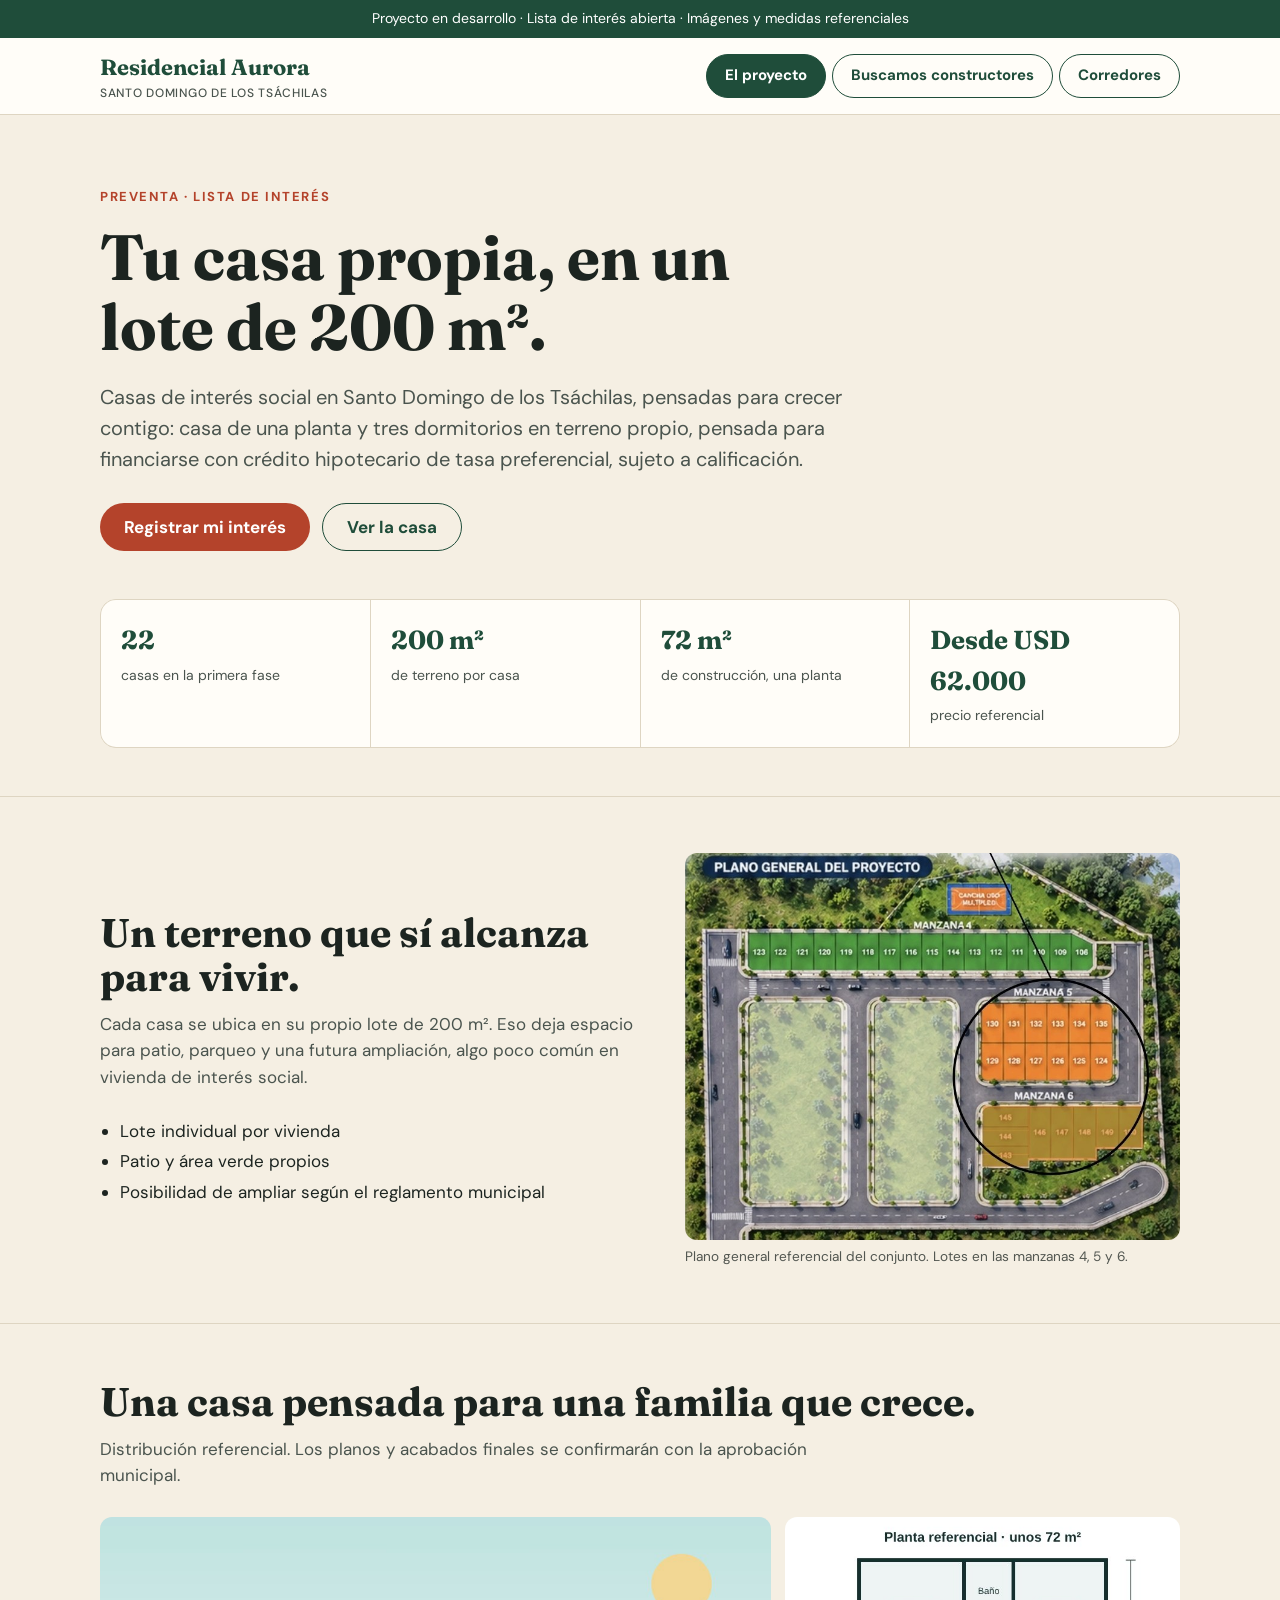
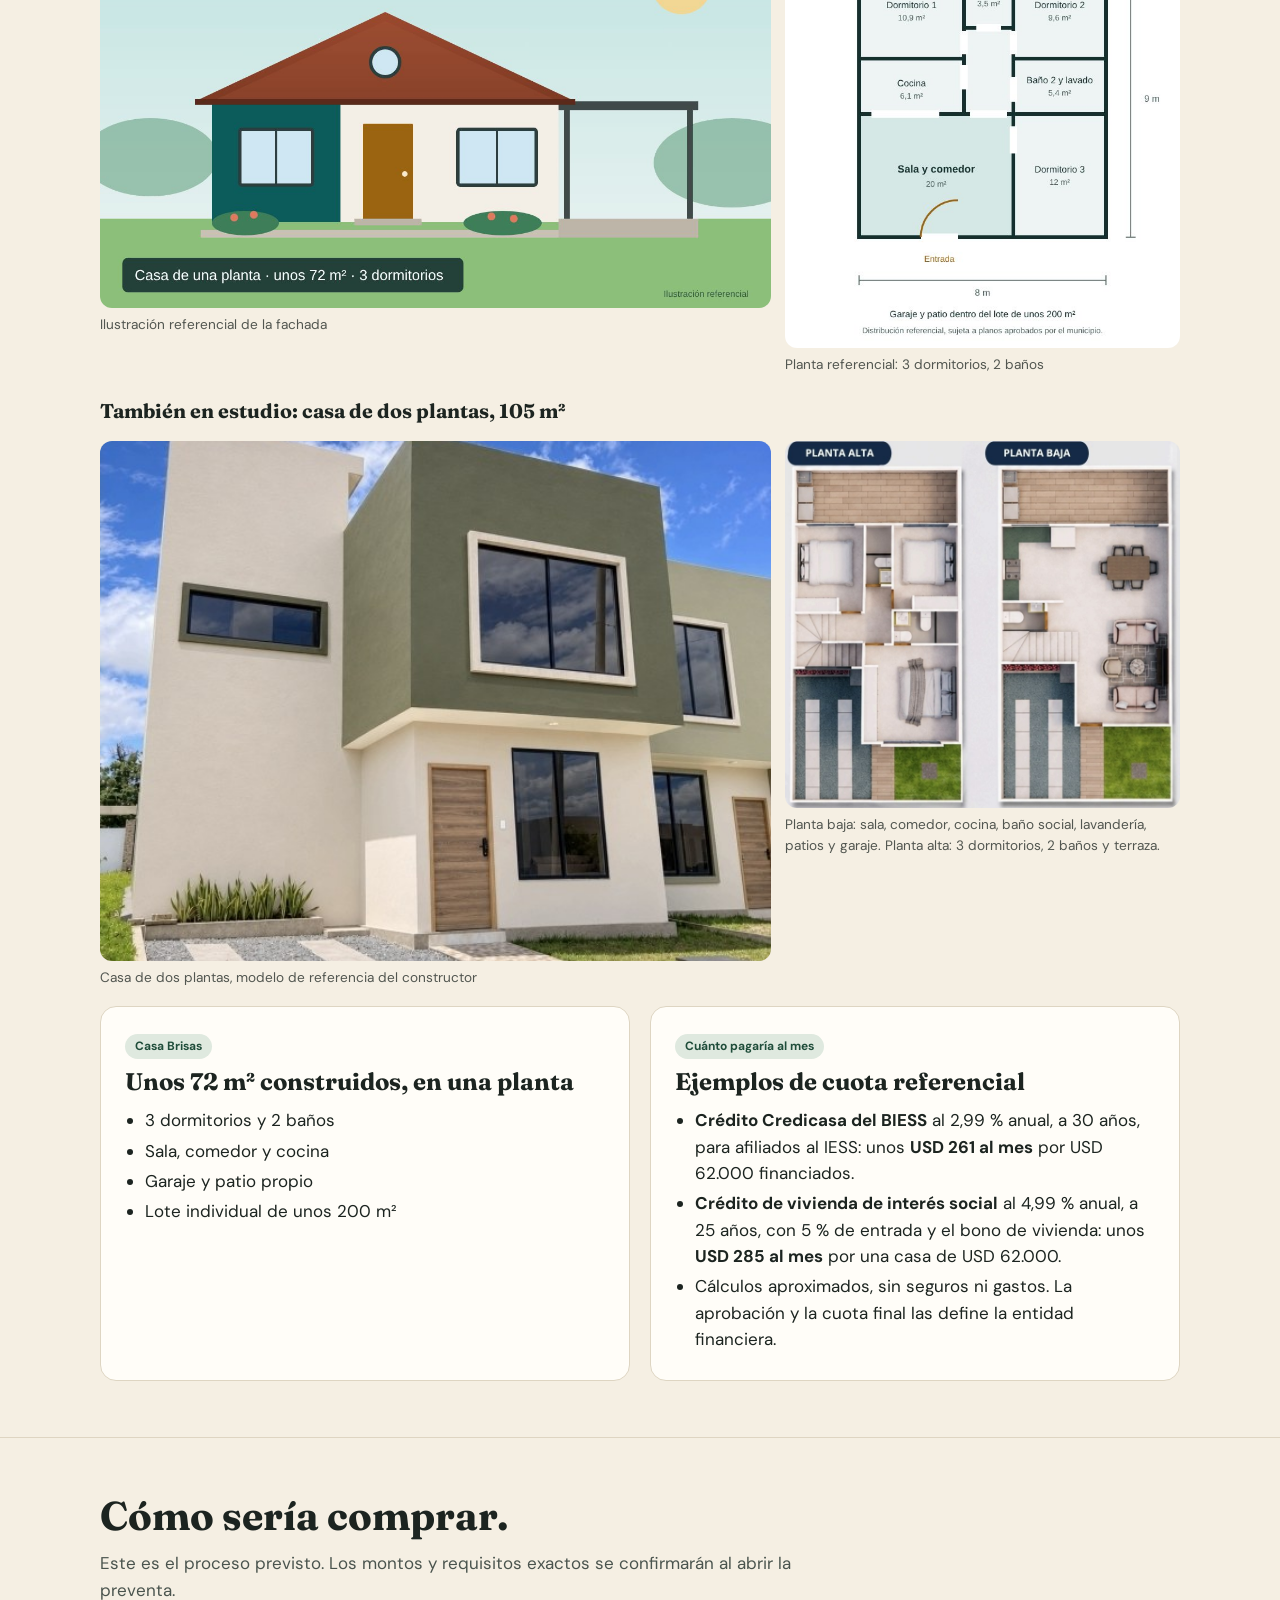
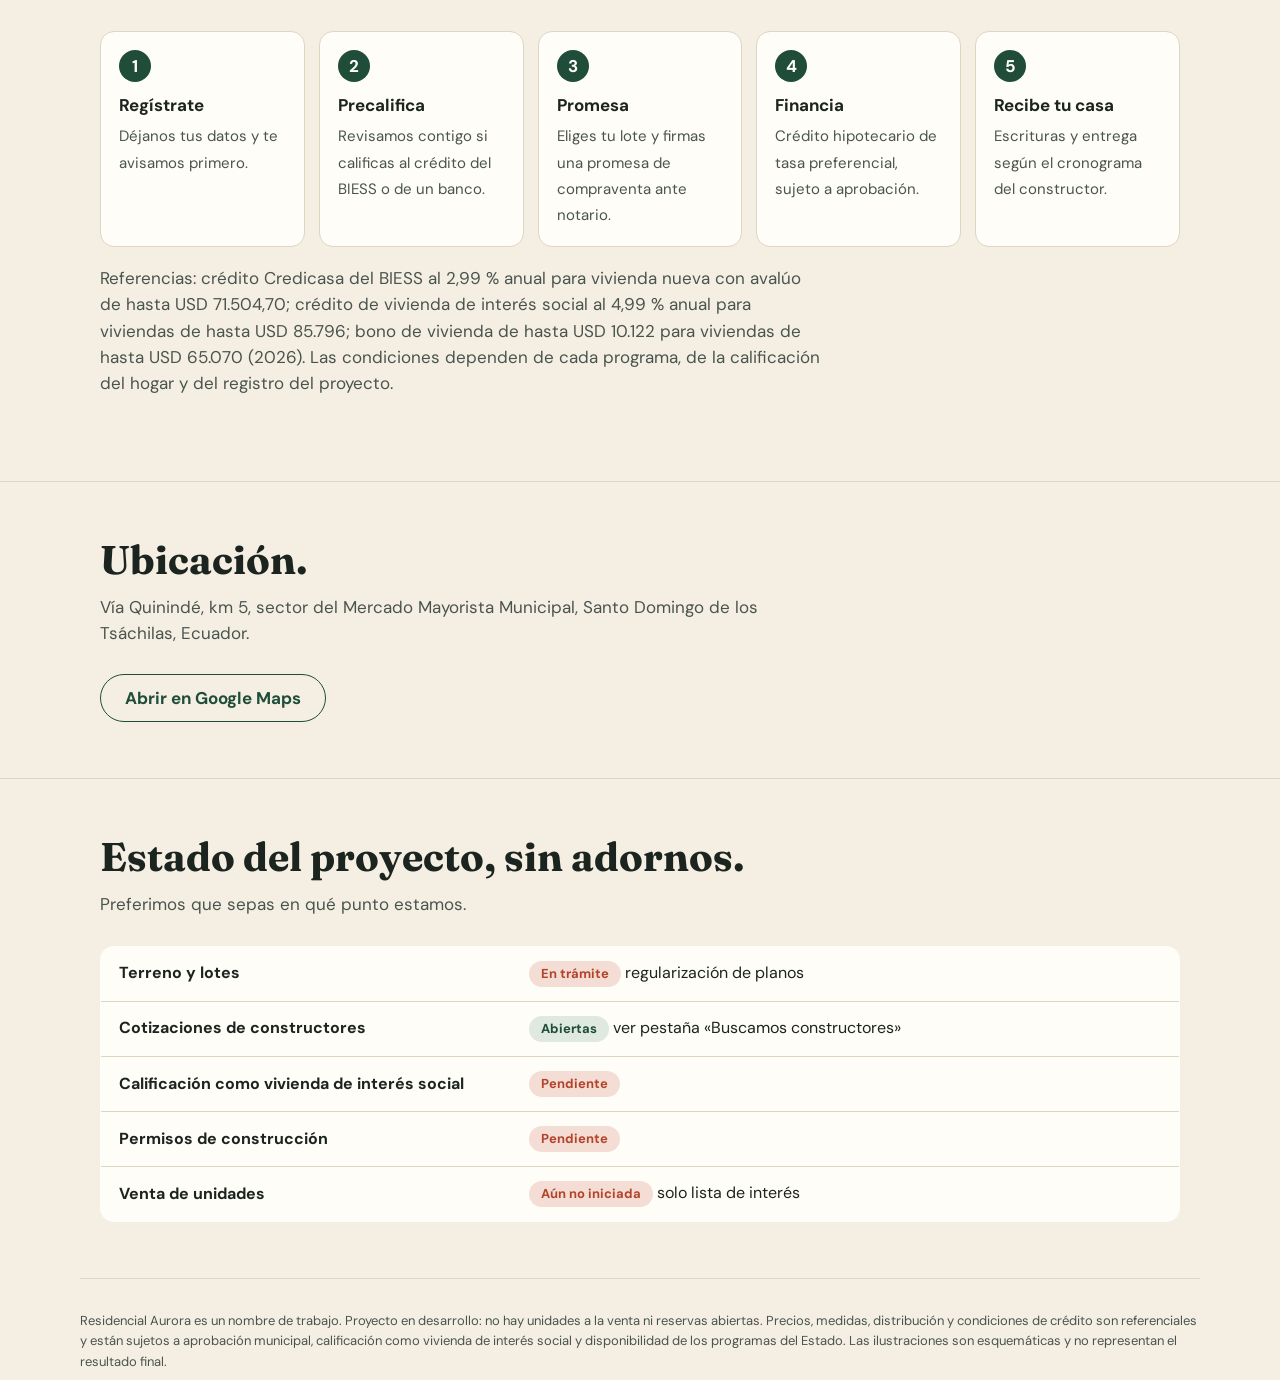
==== commit 8c1131e7: "Plano del conjunto y modelo de dos plantas del volante Co-Authored-By: Claude Opus 5.5 <noreply@anth" ====
--- a/index.html
+++ b/index.html
@@ -88,6 +88,7 @@
   .hero{padding-top:44px}
 }
 .fotos-casa{display:grid;grid-template-columns:1.7fr 1fr;gap:14px;margin:18px 0}.fotos-casa figure{margin:0}.fotos-casa img{width:100%;height:auto;border-radius:12px;display:block;background:#fff}.fotos-casa figcaption{font-size:.85rem;opacity:.75;margin-top:6px}@media(max-width:700px){.fotos-casa{grid-template-columns:1fr}}
+.plan-real{margin:0}.plan-real img{width:100%;height:auto;border-radius:12px;display:block}.plan-real figcaption{font-size:.85rem;opacity:.75;margin-top:6px}.opc{margin:26px 0 4px}.fotos-casa img{max-height:520px;object-fit:cover}
 </style>
 </head>
 <body>
@@ -134,22 +135,7 @@
           <li>Posibilidad de ampliar según el reglamento municipal</li>
         </ul>
       </div>
-      <div class="plan">
-        <svg viewBox="0 0 400 300" role="img" aria-label="Esquema conceptual de lotes a ambos lados de una calle interna">
-          <rect x="0" y="0" width="400" height="300" rx="10" fill="#dfe9df"/>
-          <g fill="#fffdf8" stroke="#1f4d3a" stroke-width="1.5">
-            <rect x="20" y="20" width="64" height="44"/><rect x="92" y="20" width="64" height="44"/><rect x="164" y="20" width="64" height="44"/><rect x="236" y="20" width="64" height="44"/><rect x="308" y="20" width="64" height="44"/>
-            <rect x="20" y="76" width="64" height="44"/><rect x="92" y="76" width="64" height="44"/><rect x="164" y="76" width="64" height="44"/><rect x="236" y="76" width="64" height="44"/><rect x="308" y="76" width="64" height="44"/>
-            <rect x="20" y="180" width="64" height="44"/><rect x="92" y="180" width="64" height="44"/><rect x="164" y="180" width="64" height="44"/><rect x="236" y="180" width="64" height="44"/><rect x="308" y="180" width="64" height="44"/>
-            <rect x="20" y="236" width="64" height="44"/><rect x="92" y="236" width="64" height="44"/><rect x="164" y="236" width="64" height="44"/><rect x="236" y="236" width="64" height="44"/><rect x="308" y="236" width="64" height="44"/>
-          </g>
-          <g fill="#f3ddd4" stroke="#b4432b" stroke-width="1.5">
-            <rect x="20" y="132" width="64" height="36"/><rect x="92" y="132" width="64" height="36"/><rect x="164" y="132" width="64" height="36"/><rect x="236" y="132" width="64" height="36"/><rect x="308" y="132" width="64" height="36"/>
-          </g>
-          <text x="200" y="155" text-anchor="middle" font-family="DM Sans, sans-serif" font-size="12" font-weight="700" fill="#1c2420">Calle interna</text>
-        </svg>
-        <p>Esquema conceptual de distribución. La implantación definitiva depende de la aprobación municipal.</p>
-      </div>
+      <figure class="plan-real"><img src="img/plano-conjunto.jpg" alt="Plano general del conjunto Brisas del Río, con las manzanas 4, 5 y 6" width="820" height="640" loading="lazy"><figcaption>Plano general referencial del conjunto. Lotes en las manzanas 4, 5 y 6.</figcaption></figure>
     </div>
   </section>
 
@@ -160,6 +146,11 @@
       <div class="fotos-casa">
         <figure><img src="img/casa-un-piso.jpg" alt="Ilustración de la casa de una planta, con techo a dos aguas, garaje cubierto y jardín" width="1200" height="700" loading="lazy"><figcaption>Ilustración referencial de la fachada</figcaption></figure>
         <figure><img src="img/planta-un-piso.jpg" alt="Planta referencial de unos 72 m²: sala y comedor, cocina, tres dormitorios, dos baños y lavado" width="640" height="700" loading="lazy"><figcaption>Planta referencial: 3 dormitorios, 2 baños</figcaption></figure>
+      </div>
+      <h3 class="opc">También en estudio: casa de dos plantas, 105&nbsp;m²</h3>
+      <div class="fotos-casa">
+        <figure><img src="img/casa-dos-pisos.jpg" alt="Fotografía de una casa de dos plantas del constructor, de fachada blanca y verde" width="598" height="678" loading="lazy"><figcaption>Casa de dos plantas, modelo de referencia del constructor</figcaption></figure>
+        <figure><img src="img/plantas-dos-pisos.jpg" alt="Planta alta y planta baja de la casa de 105 m²" width="840" height="780" loading="lazy"><figcaption>Planta baja: sala, comedor, cocina, baño social, lavandería, patios y garaje. Planta alta: 3 dormitorios, 2 baños y terraza.</figcaption></figure>
       </div>
       <div class="cards">
         <article class="card">
@@ -298,6 +289,7 @@
         </ul>
       </div>
       <div>
+        <figure class="plan-real" style="margin-bottom:18px"><img src="img/plano-conjunto.jpg" alt="Plano general del conjunto" width="820" height="640" loading="lazy"><figcaption>Plano referencial del conjunto</figcaption></figure>
         <h2>A quién buscamos.</h2>
         <ul class="list">
           <li>Corredores con licencia vigente de la asociación de su provincia</li>
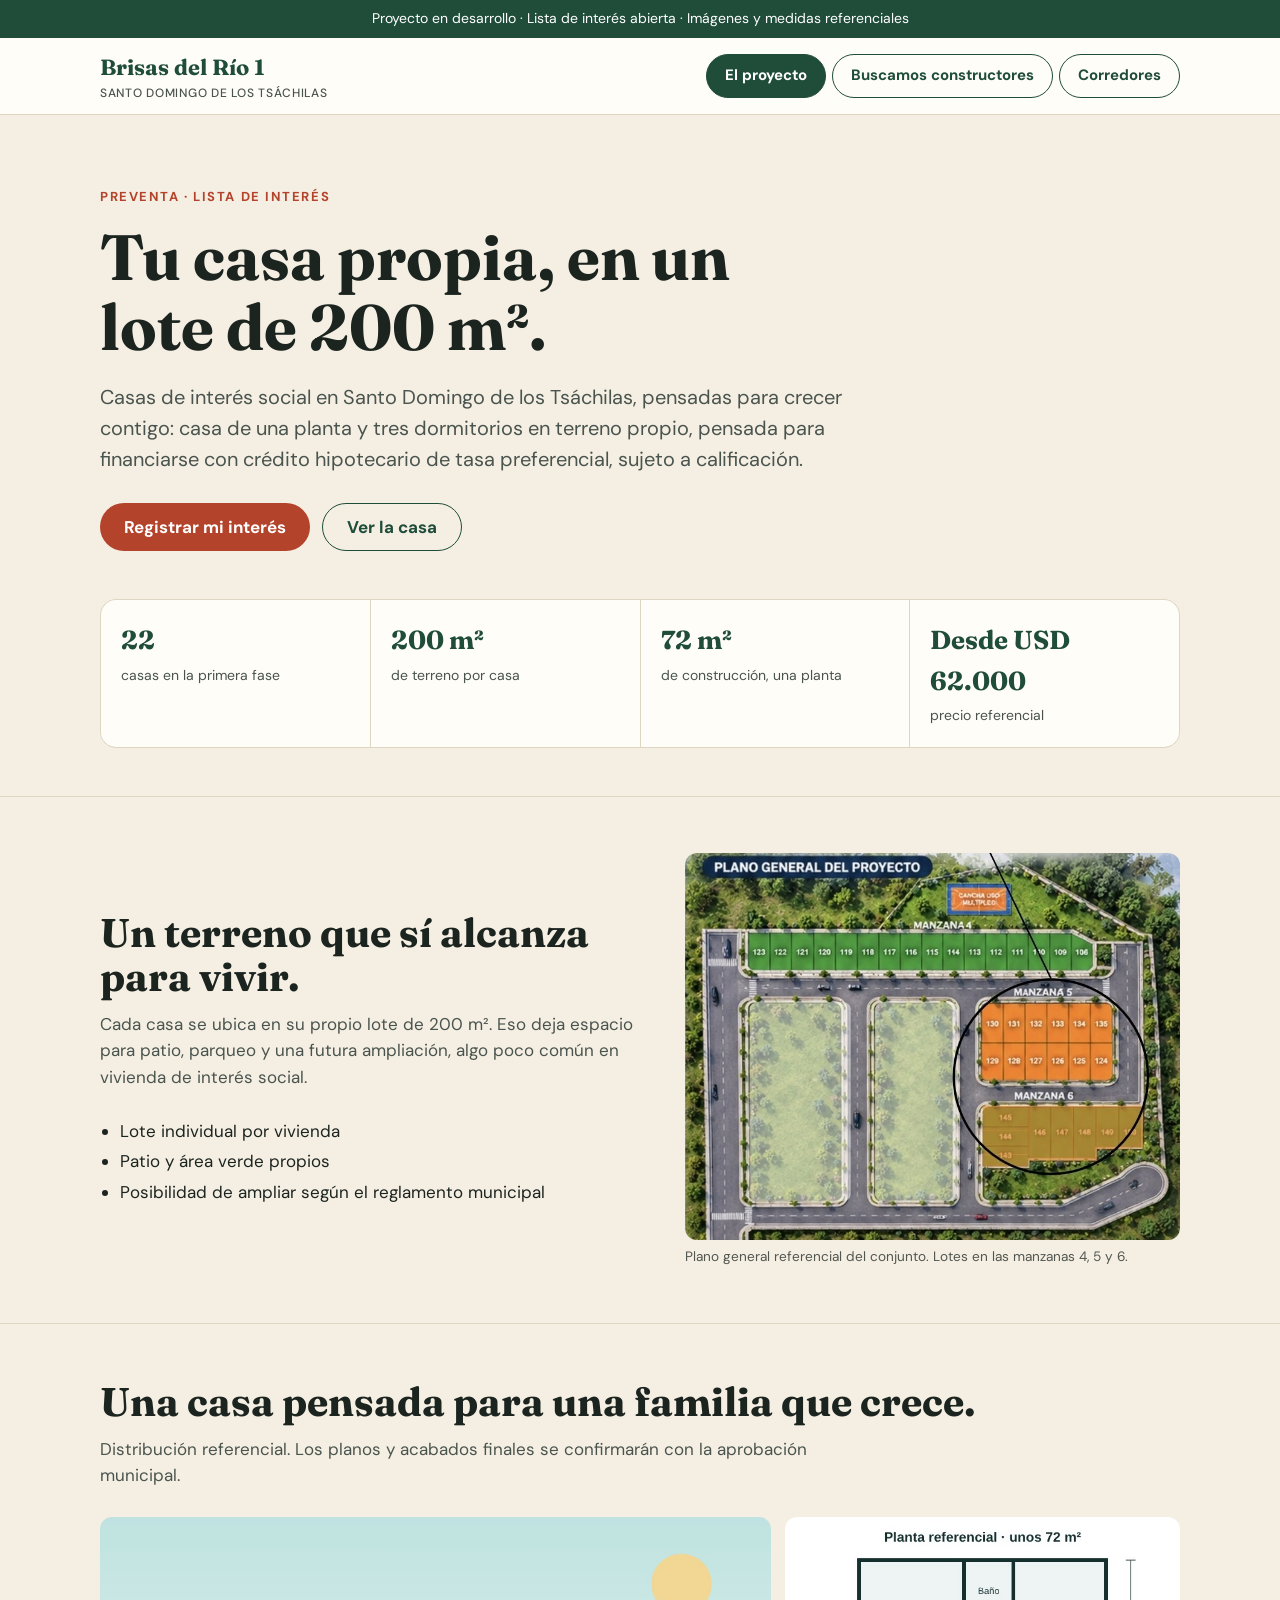
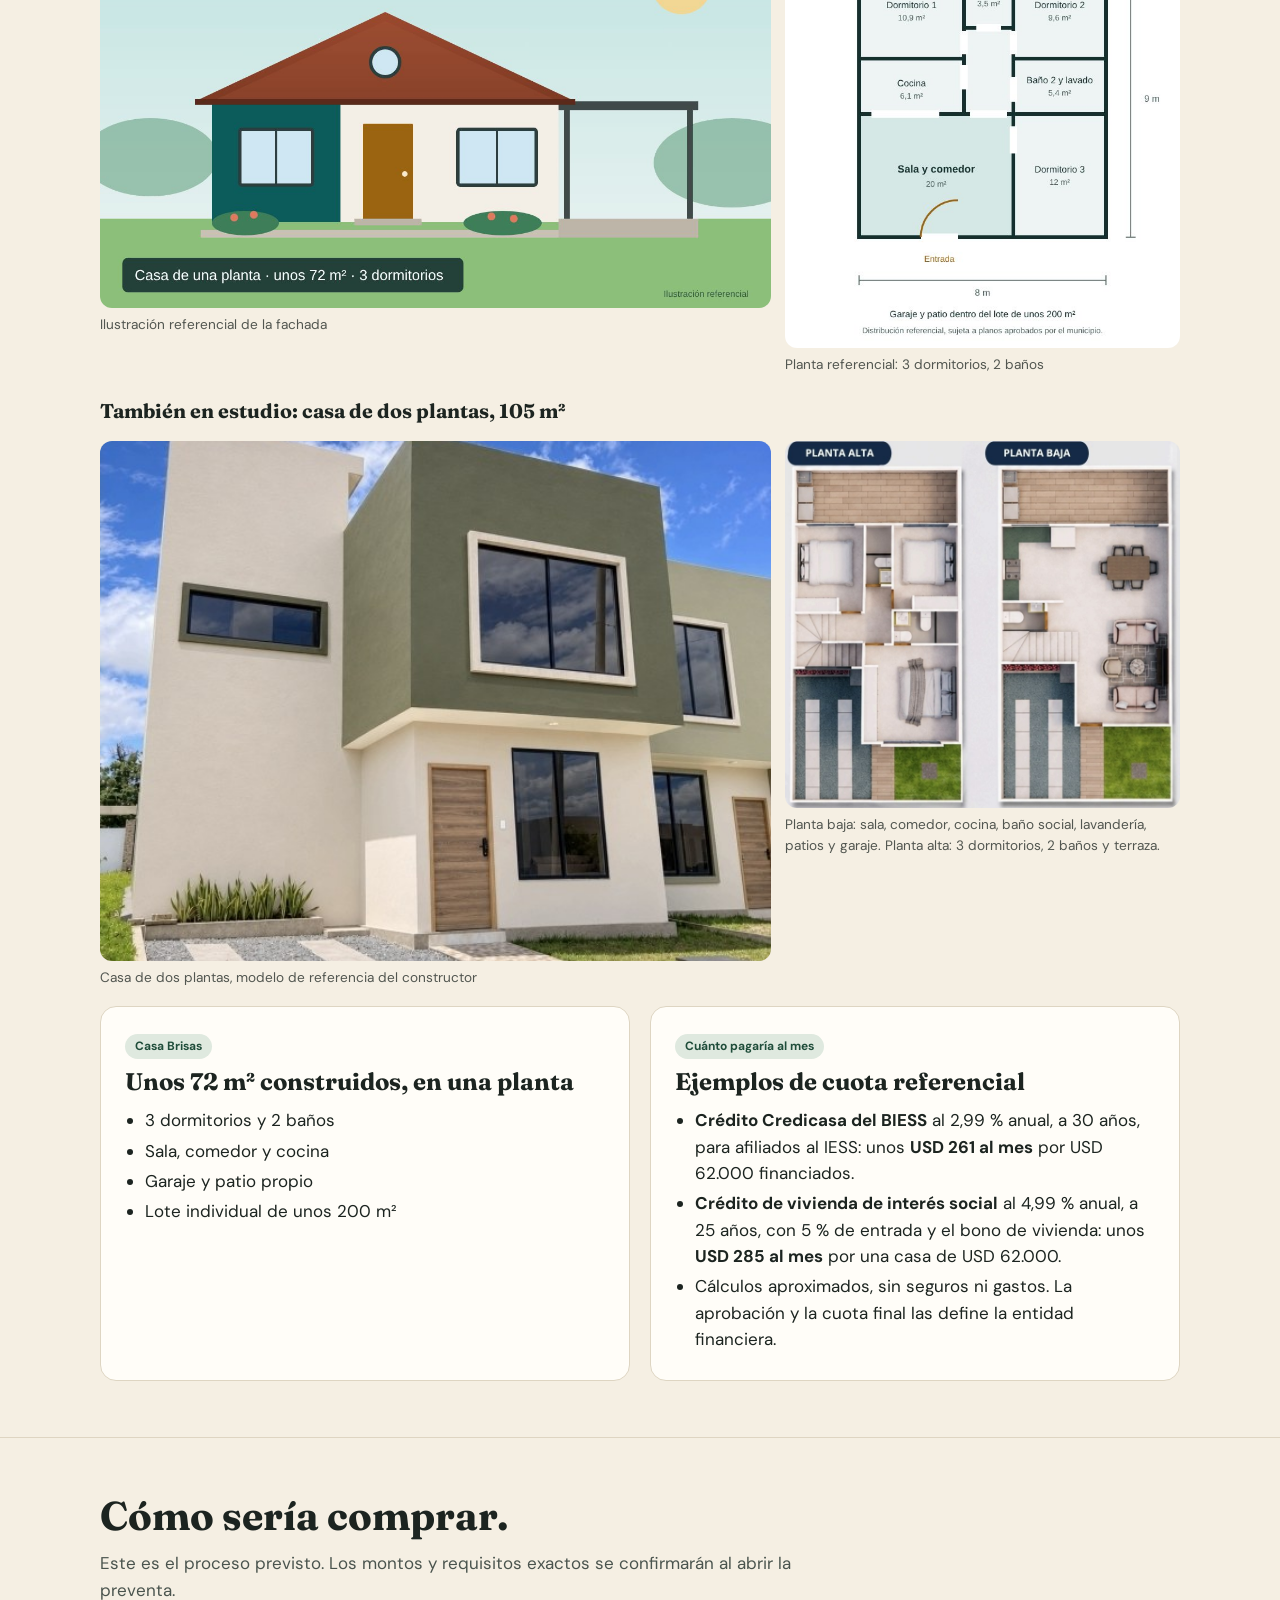
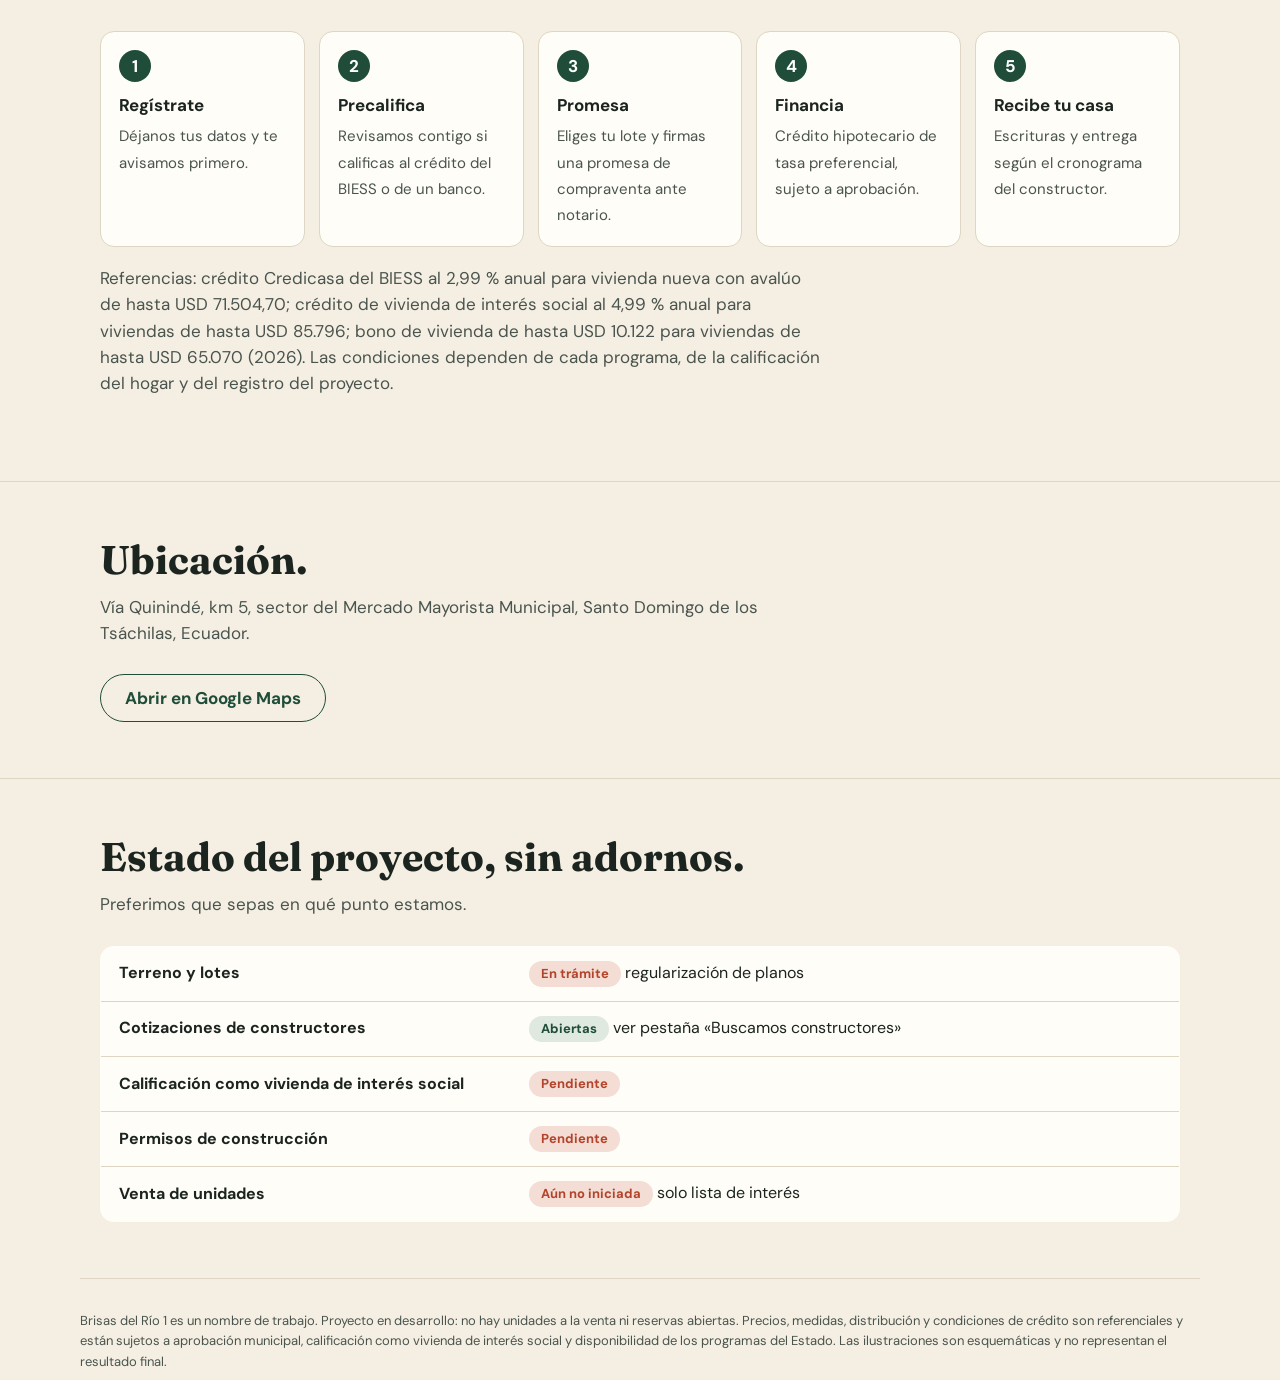
==== commit dfab5fff: "Brisas del Río 1: renombrar cotización y portada Co-Authored-By: Claude Haiku 5.5 <noreply@anthropic" ====
--- a/index.html
+++ b/index.html
@@ -3,7 +3,13 @@
 <head>
 <meta charset="utf-8">
 <meta name="viewport" content="width=device-width, initial-scale=1">
-<title>Residencial Aurora · Casas en Santo Domingo</title>
+<title>Brisas del Río 1 · Casas en Santo Domingo</title>
+<meta property="og:title" content="Brisas del Río 1 · Casas de una planta en Santo Domingo">
+<meta property="og:description" content="22 casas de una planta en lotes de 200 m², desde USD 62.000 referencial. Lista de interés, convocatoria a constructores y red de corredores.">
+<meta property="og:image" content="https://neyt.github.io/residencial-aurora/img/casa-un-piso.jpg">
+<meta property="og:url" content="https://neyt.github.io/residencial-aurora/">
+<meta property="og:type" content="website">
+<link rel="icon" href="data:image/svg+xml,%3Csvg xmlns='http://www.w3.org/2000/svg' viewBox='0 0 100 100'%3E%3Ctext y='.9em' font-size='90'%3E🏡%3C/text%3E%3C/svg%3E">
 <meta name="description" content="Proyecto de casas de interés social sobre lotes de 200 m² en Santo Domingo de los Tsáchilas. Lista de interés abierta y búsqueda de constructores.">
 <link rel="preconnect" href="https://fonts.googleapis.com">
 <link rel="preconnect" href="https://fonts.gstatic.com" crossorigin>
@@ -95,7 +101,7 @@
 <div class="notice">Proyecto en desarrollo · Lista de interés abierta · Imágenes y medidas referenciales</div>
 <header class="top">
   <div class="bar">
-    <a class="brand" href="#proyecto">Residencial Aurora<small>Santo Domingo de los Tsáchilas</small></a>
+    <a class="brand" href="#proyecto">Brisas del Río 1<small>Santo Domingo de los Tsáchilas</small></a>
     <div role="tablist" aria-label="Secciones">
       <button role="tab" id="tab-proyecto" aria-selected="true" aria-controls="panel-proyecto">El proyecto</button>
       <button role="tab" id="tab-constructores" aria-selected="false" aria-controls="panel-constructores">Buscamos constructores</button>
@@ -222,7 +228,7 @@
       <div class="eyebrow" style="color:inherit;opacity:.8">Convocatoria abierta</div>
       <h1>Buscamos constructores para cotizar el proyecto.</h1>
       <p>22 casas de una planta y unos 72&nbsp;m² en lotes de 200&nbsp;m², en Santo Domingo de los Tsáchilas. Queremos comparar costo por metro cuadrado y plazo entre varios constructores antes de decidir.</p>
-      <a class="btn" href="mailto:info@neytorres.com?subject=Cotizaci%C3%B3n%20-%20Residencial%20Aurora&body=Empresa%3A%0ARegistro%20de%20promotor%20SIIDUVI%3A%0AContacto%3A">Enviar mi cotización</a>
+      <a class="btn" href="constructores.html">Ver el pliego completo y cotizar</a>
     </div>
   </div>
 
@@ -262,7 +268,7 @@
         <li><b>Decisión</b><span>Elegimos con criterios claros y los comunicamos a todos.</span></li>
       </ol>
       <p class="sub" style="margin-top:18px">Recibimos propuestas de forma continua. Enviar una cotización no genera obligación para ninguna de las partes.</p>
-      <div class="cta"><a class="btn" href="mailto:info@neytorres.com?subject=Cotizaci%C3%B3n%20-%20Residencial%20Aurora">Escribirnos</a></div>
+      <div class="cta"><a class="btn" href="constructores.html#cotizar">Cotizar llave en mano · hasta el 7 de diciembre</a></div>
     </div>
   </section>
 </div>
@@ -304,7 +310,7 @@
 
 <footer>
   <div class="wrap disc">
-    Residencial Aurora es un nombre de trabajo. Proyecto en desarrollo: no hay unidades a la venta ni reservas abiertas. Precios, medidas, distribución y condiciones de crédito son referenciales y están sujetos a aprobación municipal, calificación como vivienda de interés social y disponibilidad de los programas del Estado. Las ilustraciones son esquemáticas y no representan el resultado final.
+    Brisas del Río 1 es un nombre de trabajo. Proyecto en desarrollo: no hay unidades a la venta ni reservas abiertas. Precios, medidas, distribución y condiciones de crédito son referenciales y están sujetos a aprobación municipal, calificación como vivienda de interés social y disponibilidad de los programas del Estado. Las ilustraciones son esquemáticas y no representan el resultado final.
   </div>
 </footer>
 
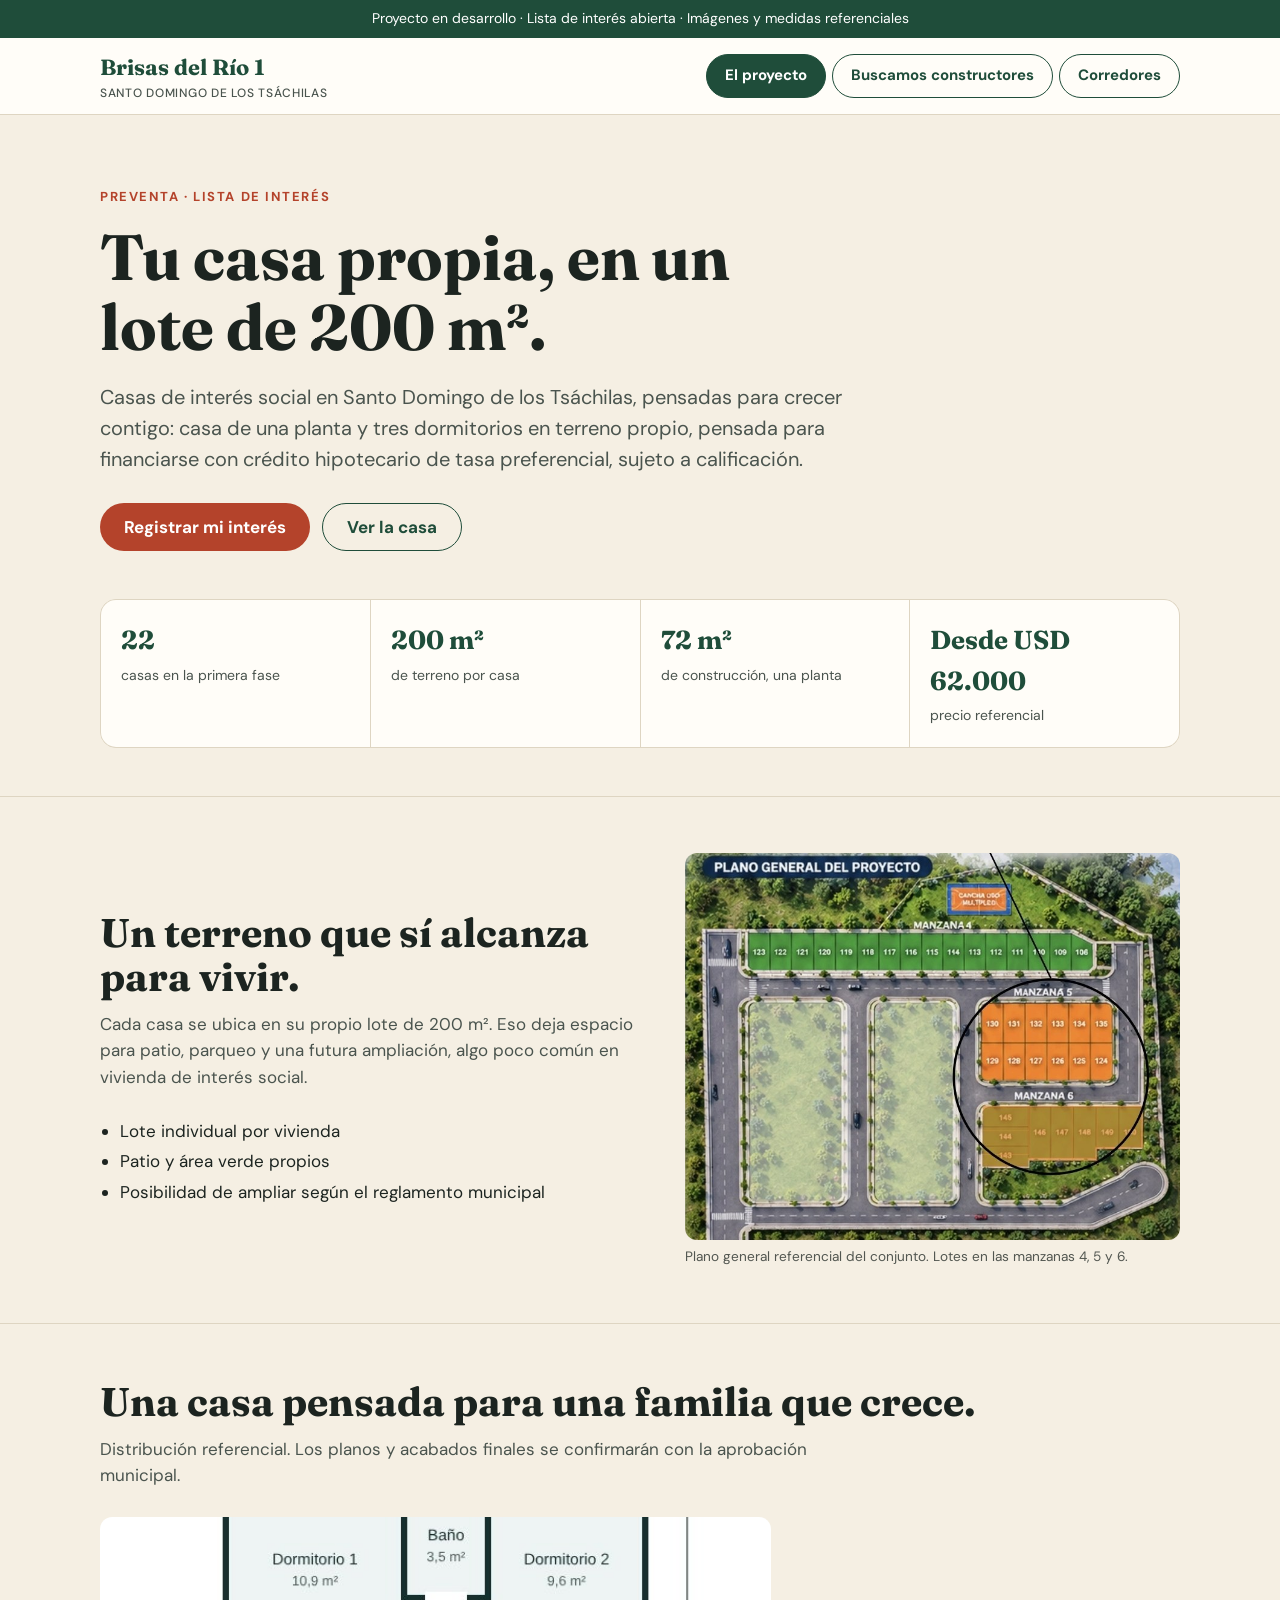
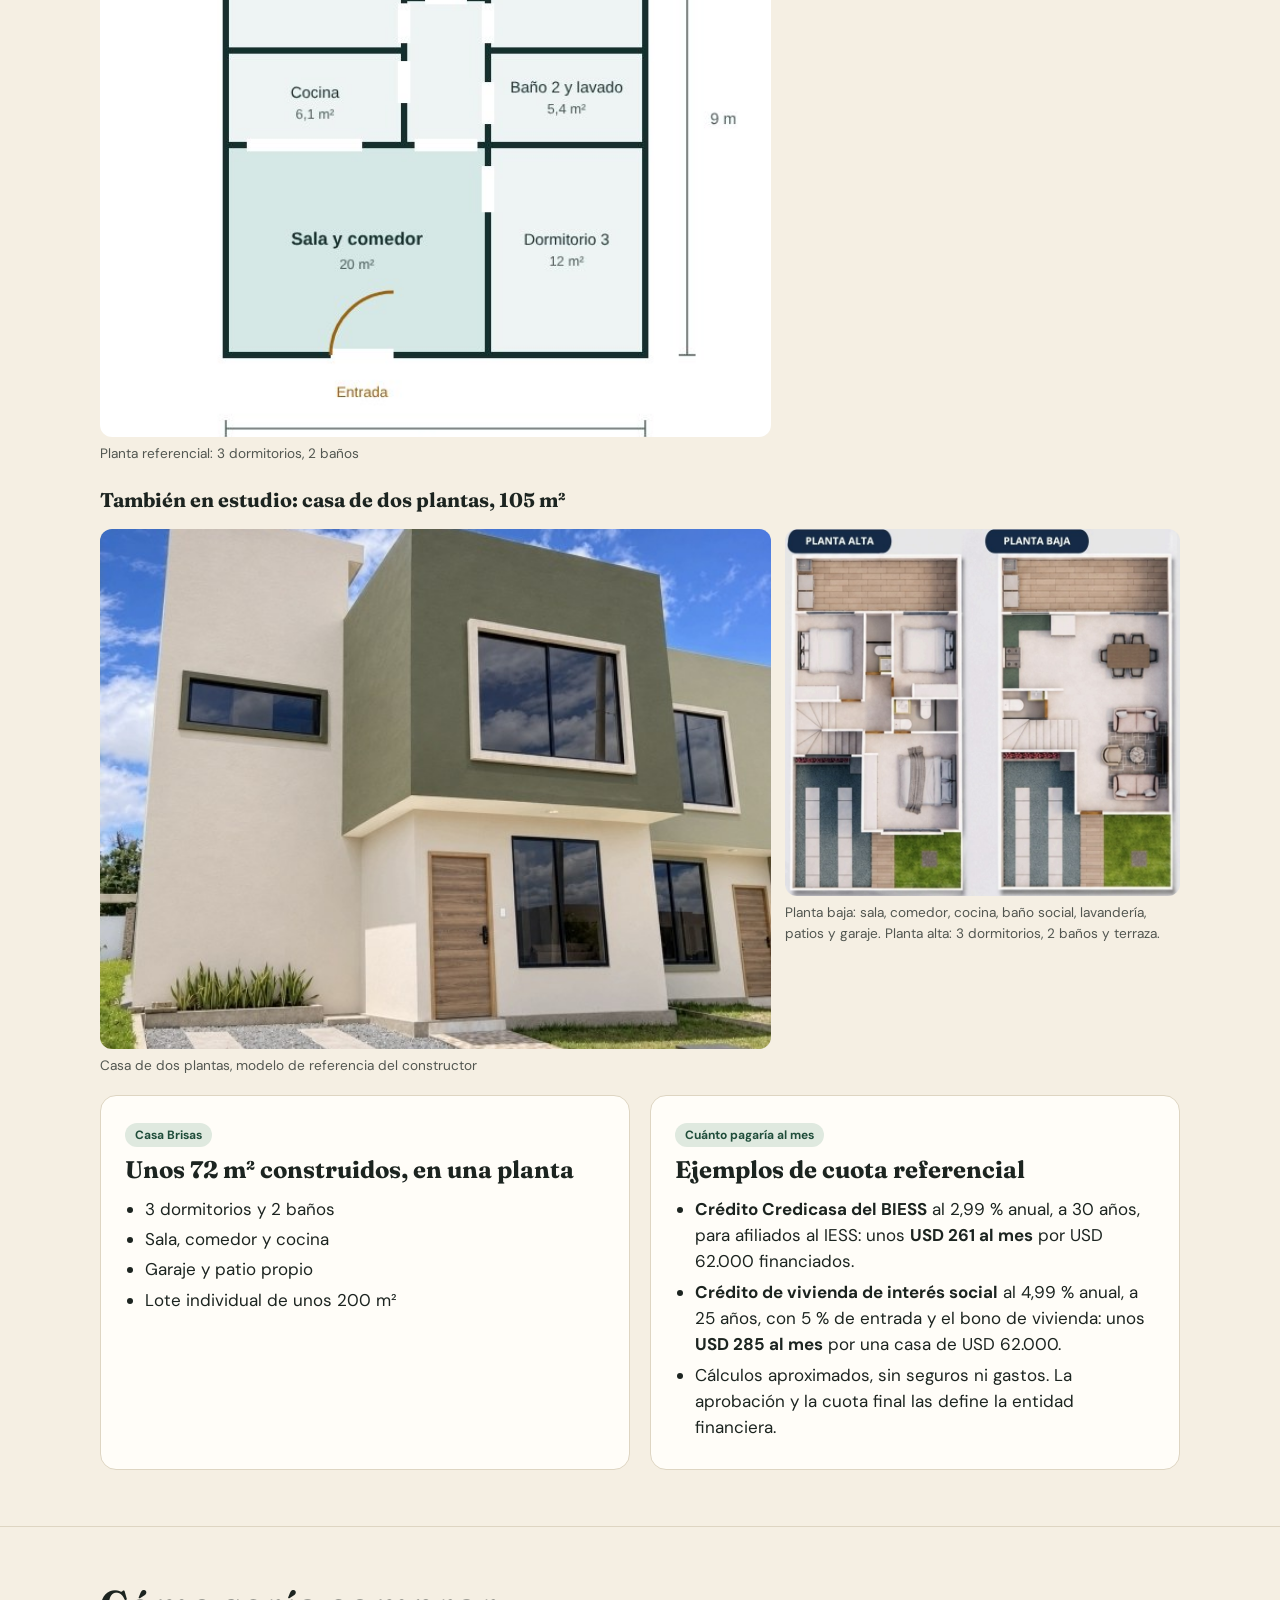
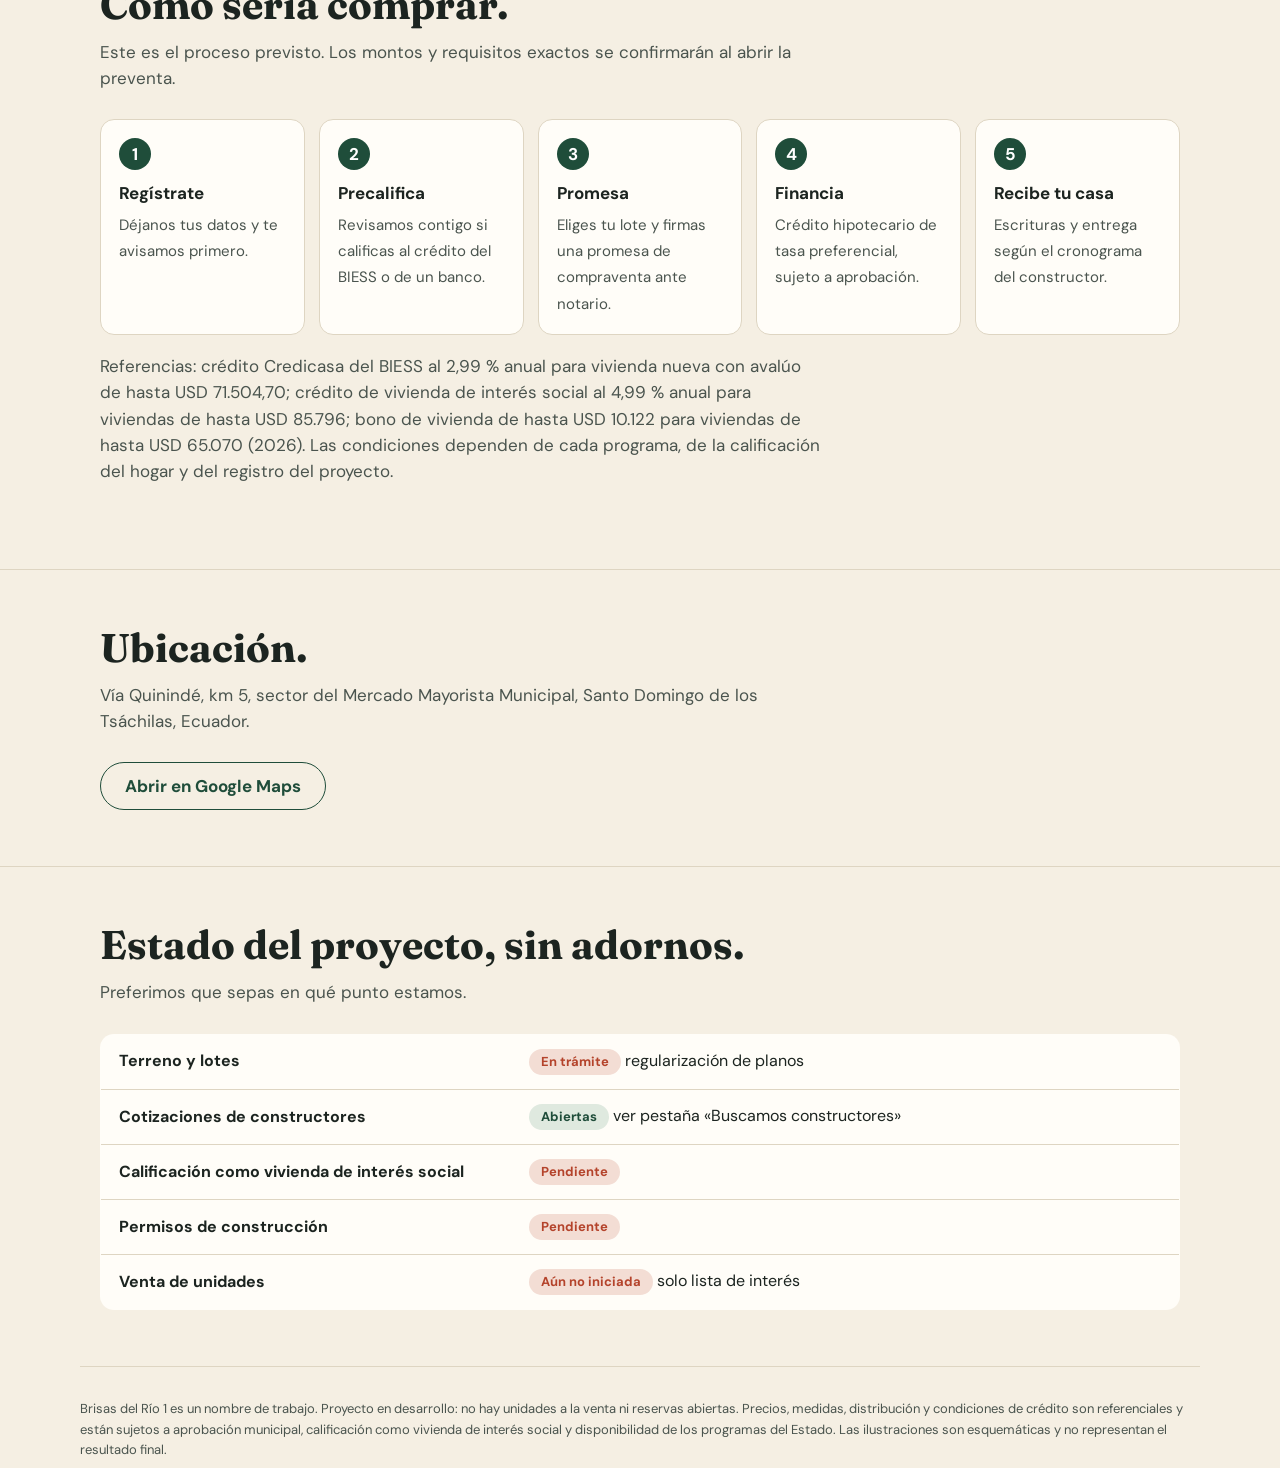
==== commit ae8ae9e9: "Portada: quitar ilustración de la casa (fachada) y usar imagen satelital en vista previa" ====
--- a/index.html
+++ b/index.html
@@ -6,7 +6,7 @@
 <title>Brisas del Río 1 · Casas en Santo Domingo</title>
 <meta property="og:title" content="Brisas del Río 1 · Casas de una planta en Santo Domingo">
 <meta property="og:description" content="22 casas de una planta en lotes de 200 m², desde USD 62.000 referencial. Lista de interés, convocatoria a constructores y red de corredores.">
-<meta property="og:image" content="https://neyt.github.io/residencial-aurora/img/casa-un-piso.jpg">
+<meta property="og:image" content="https://neyt.github.io/residencial-aurora/img/brisas-satelite.jpg">
 <meta property="og:url" content="https://neyt.github.io/residencial-aurora/">
 <meta property="og:type" content="website">
 <link rel="icon" href="data:image/svg+xml,%3Csvg xmlns='http://www.w3.org/2000/svg' viewBox='0 0 100 100'%3E%3Ctext y='.9em' font-size='90'%3E🏡%3C/text%3E%3C/svg%3E">
@@ -118,7 +118,7 @@
       <h1>Tu casa propia, en un lote de 200&nbsp;m².</h1>
       <p class="lead">Casas de interés social en Santo Domingo de los Tsáchilas, pensadas para crecer contigo: casa de una planta y tres dormitorios en terreno propio, pensada para financiarse con crédito hipotecario de tasa preferencial, sujeto a calificación.</p>
       <div class="cta">
-        <a class="btn" href="mailto:info@neytorres.com?subject=Quiero%20informaci%C3%B3n%20-%20Residencial%20Aurora">Registrar mi interés</a>
+        <a class="btn" href="mailto:info@neytorres.com?subject=Quiero%20informaci%C3%B3n%20-%20Brisas%20del%20R%C3%ADo%201">Registrar mi interés</a>
         <a class="btn alt" href="#modelos">Ver la casa</a>
       </div>
       <div class="facts">
@@ -150,7 +150,6 @@
       <h2>Una casa pensada para una familia que crece.</h2>
       <p class="sub">Distribución referencial. Los planos y acabados finales se confirmarán con la aprobación municipal.</p>
       <div class="fotos-casa">
-        <figure><img src="img/casa-un-piso.jpg" alt="Ilustración de la casa de una planta, con techo a dos aguas, garaje cubierto y jardín" width="1200" height="700" loading="lazy"><figcaption>Ilustración referencial de la fachada</figcaption></figure>
         <figure><img src="img/planta-un-piso.jpg" alt="Planta referencial de unos 72 m²: sala y comedor, cocina, tres dormitorios, dos baños y lavado" width="640" height="700" loading="lazy"><figcaption>Planta referencial: 3 dormitorios, 2 baños</figcaption></figure>
       </div>
       <h3 class="opc">También en estudio: casa de dos plantas, 105&nbsp;m²</h3>
@@ -278,7 +277,7 @@
       <div class="eyebrow" style="color:inherit;opacity:.8">Red de corredores</div>
       <h1>¿Vende vivienda en Santo Domingo? Sumemos fuerzas.</h1>
       <p>22 casas de una planta desde USD 62.000, pensadas para el crédito del BIESS al 2,99&nbsp;% y el bono de vivienda. Buscamos corredores con licencia y referidores de la zona.</p>
-      <a class="btn" href="mailto:info@neytorres.com?subject=Corredor%20-%20Residencial%20Aurora&body=Nombre%3A%0ALicencia%20de%20corredor%3A%0AZona%3A%0AWhatsApp%3A">Quiero vender este proyecto</a>
+      <a class="btn" href="mailto:info@neytorres.com?subject=Corredor%20-%20Brisas%20del%20R%C3%ADo%201&body=Nombre%3A%0ALicencia%20de%20corredor%3A%0AZona%3A%0AWhatsApp%3A">Quiero vender este proyecto</a>
     </div>
   </div>
   <section class="blk" style="border-top:0">
